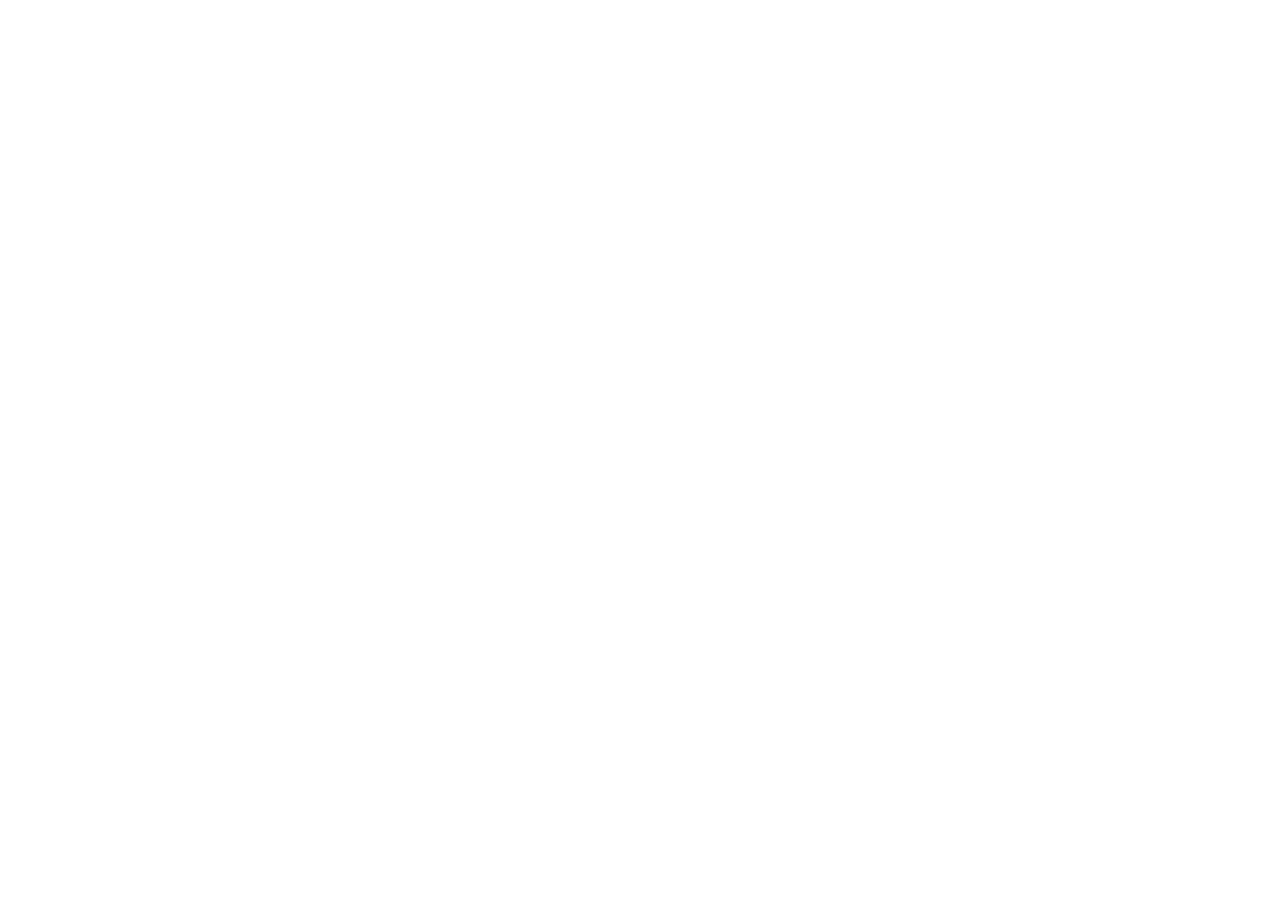
==== index.html @ 6d157282 "初始化文件" ====
<!DOCTYPE html>
<html lang="en">
<head>
    <meta charset="UTF-8">
    <meta name="viewport" content="width=device-width, initial-scale=1.0">
    <meta http-equiv="X-UA-Compatible" content="ie=edge">
    <title>Document</title>
</head>
<body>
    
</body>
</html>
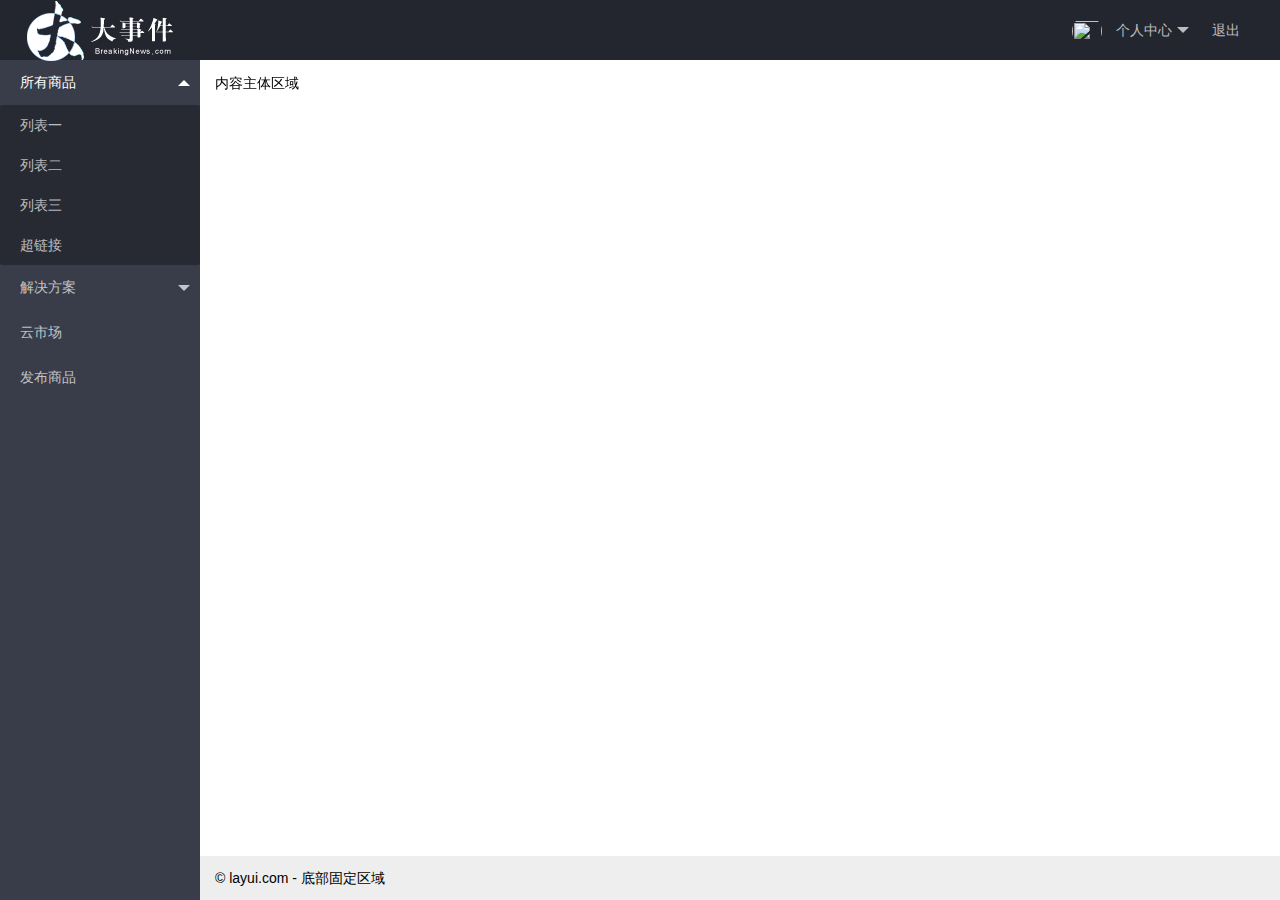
==== commit 582fb8ac: "wed_project" ====
--- a/index.html
+++ b/index.html
@@ -4,9 +4,72 @@
     <meta charset="UTF-8">
     <meta name="viewport" content="width=device-width, initial-scale=1.0">
     <meta http-equiv="X-UA-Compatible" content="ie=edge">
-    <title>Document</title>
+    <title>后台主页</title>
+    <!-- 引入layui 的样式表 -->
+    <link rel="stylesheet" href="./assets/lib/layui/css/layui.css">
 </head>
-<body>
-    
-</body>
+<body class="layui-layout-body">
+    <div class="layui-layout layui-layout-admin">
+      <div class="layui-header">
+        <div class="layui-logo">
+           <img src="./assets/images/logo.png" alt="">
+        </div>
+        <!-- 头部区域（可配合layui已有的水平导航） -->
+
+        <ul class="layui-nav layui-layout-right">
+          <li class="layui-nav-item">
+            <a href="javascript:;">
+              <img src="http://t.cn/RCzsdCq" class="layui-nav-img">
+            个人中心
+            </a>
+            <dl class="layui-nav-child">
+              <dd><a href="">基本资料</a></dd>
+              <dd><a href="">更换头像</a></dd>
+              <dd><a href="">重置密码</a></dd>
+            </dl>
+          </li>
+          <li class="layui-nav-item"><a href="">退出</a></li>
+        </ul>
+      </div>
+      
+      <div class="layui-side layui-bg-black">
+        <div class="layui-side-scroll">
+          <!-- 左侧导航区域（可配合layui已有的垂直导航） -->
+          <ul class="layui-nav layui-nav-tree"  lay-filter="test">
+            <li class="layui-nav-item layui-nav-itemed">
+              <a class="" href="javascript:;">所有商品</a>
+              <dl class="layui-nav-child">
+                <dd><a href="javascript:;">列表一</a></dd>
+                <dd><a href="javascript:;">列表二</a></dd>
+                <dd><a href="javascript:;">列表三</a></dd>
+                <dd><a href="">超链接</a></dd>
+              </dl>
+            </li>
+            <li class="layui-nav-item">
+              <a href="javascript:;">解决方案</a>
+              <dl class="layui-nav-child">
+                <dd><a href="javascript:;">列表一</a></dd>
+                <dd><a href="javascript:;">列表二</a></dd>
+                <dd><a href="">超链接</a></dd>
+              </dl>
+            </li>
+            <li class="layui-nav-item"><a href="">云市场</a></li>
+            <li class="layui-nav-item"><a href="">发布商品</a></li>
+          </ul>
+        </div>
+      </div>
+      
+      <div class="layui-body">
+        <!-- 内容主体区域 -->
+        <div style="padding: 15px;">内容主体区域</div>
+      </div>
+      
+      <div class="layui-footer">
+        <!-- 底部固定区域 -->
+        © layui.com - 底部固定区域
+      </div>
+    </div>
+    <!-- 导入 layui 的js文件 -->
+    <script src="./assets/lib/layui/layui.all.js"></script>
+    </body>
 </html>--- a/assets/lib/layui/css/layui.css
+++ b/assets/lib/layui/css/layui.css
@@ -0,0 +1,2 @@
+/** layui-v2.5.5 MIT License By https://www.layui.com */
+ .layui-inline,img{display:inline-block;vertical-align:middle}h1,h2,h3,h4,h5,h6{font-weight:400}.layui-edge,.layui-header,.layui-inline,.layui-main{position:relative}.layui-body,.layui-edge,.layui-elip{overflow:hidden}.layui-btn,.layui-edge,.layui-inline,img{vertical-align:middle}.layui-btn,.layui-disabled,.layui-icon,.layui-unselect{-moz-user-select:none;-webkit-user-select:none;-ms-user-select:none}.layui-elip,.layui-form-checkbox span,.layui-form-pane .layui-form-label{text-overflow:ellipsis;white-space:nowrap}.layui-breadcrumb,.layui-tree-btnGroup{visibility:hidden}blockquote,body,button,dd,div,dl,dt,form,h1,h2,h3,h4,h5,h6,input,li,ol,p,pre,td,textarea,th,ul{margin:0;padding:0;-webkit-tap-highlight-color:rgba(0,0,0,0)}a:active,a:hover{outline:0}img{border:none}li{list-style:none}table{border-collapse:collapse;border-spacing:0}h4,h5,h6{font-size:100%}button,input,optgroup,option,select,textarea{font-family:inherit;font-size:inherit;font-style:inherit;font-weight:inherit;outline:0}pre{white-space:pre-wrap;white-space:-moz-pre-wrap;white-space:-pre-wrap;white-space:-o-pre-wrap;word-wrap:break-word}body{line-height:24px;font:14px Helvetica Neue,Helvetica,PingFang SC,Tahoma,Arial,sans-serif}hr{height:1px;margin:10px 0;border:0;clear:both}a{color:#333;text-decoration:none}a:hover{color:#777}a cite{font-style:normal;*cursor:pointer}.layui-border-box,.layui-border-box *{box-sizing:border-box}.layui-box,.layui-box *{box-sizing:content-box}.layui-clear{clear:both;*zoom:1}.layui-clear:after{content:'\20';clear:both;*zoom:1;display:block;height:0}.layui-inline{*display:inline;*zoom:1}.layui-edge{display:inline-block;width:0;height:0;border-width:6px;border-style:dashed;border-color:transparent}.layui-edge-top{top:-4px;border-bottom-color:#999;border-bottom-style:solid}.layui-edge-right{border-left-color:#999;border-left-style:solid}.layui-edge-bottom{top:2px;border-top-color:#999;border-top-style:solid}.layui-edge-left{border-right-color:#999;border-right-style:solid}.layui-disabled,.layui-disabled:hover{color:#d2d2d2!important;cursor:not-allowed!important}.layui-circle{border-radius:100%}.layui-show{display:block!important}.layui-hide{display:none!important}@font-face{font-family:layui-icon;src:url(../font/iconfont.eot?v=250);src:url(../font/iconfont.eot?v=250#iefix) format('embedded-opentype'),url(../font/iconfont.woff2?v=250) format('woff2'),url(../font/iconfont.woff?v=250) format('woff'),url(../font/iconfont.ttf?v=250) format('truetype'),url(../font/iconfont.svg?v=250#layui-icon) format('svg')}.layui-icon{font-family:layui-icon!important;font-size:16px;font-style:normal;-webkit-font-smoothing:antialiased;-moz-osx-font-smoothing:grayscale}.layui-icon-reply-fill:before{content:"\e611"}.layui-icon-set-fill:before{content:"\e614"}.layui-icon-menu-fill:before{content:"\e60f"}.layui-icon-search:before{content:"\e615"}.layui-icon-share:before{content:"\e641"}.layui-icon-set-sm:before{content:"\e620"}.layui-icon-engine:before{content:"\e628"}.layui-icon-close:before{content:"\1006"}.layui-icon-close-fill:before{content:"\1007"}.layui-icon-chart-screen:before{content:"\e629"}.layui-icon-star:before{content:"\e600"}.layui-icon-circle-dot:before{content:"\e617"}.layui-icon-chat:before{content:"\e606"}.layui-icon-release:before{content:"\e609"}.layui-icon-list:before{content:"\e60a"}.layui-icon-chart:before{content:"\e62c"}.layui-icon-ok-circle:before{content:"\1005"}.layui-icon-layim-theme:before{content:"\e61b"}.layui-icon-table:before{content:"\e62d"}.layui-icon-right:before{content:"\e602"}.layui-icon-left:before{content:"\e603"}.layui-icon-cart-simple:before{content:"\e698"}.layui-icon-face-cry:before{content:"\e69c"}.layui-icon-face-smile:before{content:"\e6af"}.layui-icon-survey:before{content:"\e6b2"}.layui-icon-tree:before{content:"\e62e"}.layui-icon-upload-circle:before{content:"\e62f"}.layui-icon-add-circle:before{content:"\e61f"}.layui-icon-download-circle:before{content:"\e601"}.layui-icon-templeate-1:before{content:"\e630"}.layui-icon-util:before{content:"\e631"}.layui-icon-face-surprised:before{content:"\e664"}.layui-icon-edit:before{content:"\e642"}.layui-icon-speaker:before{content:"\e645"}.layui-icon-down:before{content:"\e61a"}.layui-icon-file:before{content:"\e621"}.layui-icon-layouts:before{content:"\e632"}.layui-icon-rate-half:before{content:"\e6c9"}.layui-icon-add-circle-fine:before{content:"\e608"}.layui-icon-prev-circle:before{content:"\e633"}.layui-icon-read:before{content:"\e705"}.layui-icon-404:before{content:"\e61c"}.layui-icon-carousel:before{content:"\e634"}.layui-icon-help:before{content:"\e607"}.layui-icon-code-circle:before{content:"\e635"}.layui-icon-water:before{content:"\e636"}.layui-icon-username:before{content:"\e66f"}.layui-icon-find-fill:before{content:"\e670"}.layui-icon-about:before{content:"\e60b"}.layui-icon-location:before{content:"\e715"}.layui-icon-up:before{content:"\e619"}.layui-icon-pause:before{content:"\e651"}.layui-icon-date:before{content:"\e637"}.layui-icon-layim-uploadfile:before{content:"\e61d"}.layui-icon-delete:before{content:"\e640"}.layui-icon-play:before{content:"\e652"}.layui-icon-top:before{content:"\e604"}.layui-icon-friends:before{content:"\e612"}.layui-icon-refresh-3:before{content:"\e9aa"}.layui-icon-ok:before{content:"\e605"}.layui-icon-layer:before{content:"\e638"}.layui-icon-face-smile-fine:before{content:"\e60c"}.layui-icon-dollar:before{content:"\e659"}.layui-icon-group:before{content:"\e613"}.layui-icon-layim-download:before{content:"\e61e"}.layui-icon-picture-fine:before{content:"\e60d"}.layui-icon-link:before{content:"\e64c"}.layui-icon-diamond:before{content:"\e735"}.layui-icon-log:before{content:"\e60e"}.layui-icon-rate-solid:before{content:"\e67a"}.layui-icon-fonts-del:before{content:"\e64f"}.layui-icon-unlink:before{content:"\e64d"}.layui-icon-fonts-clear:before{content:"\e639"}.layui-icon-triangle-r:before{content:"\e623"}.layui-icon-circle:before{content:"\e63f"}.layui-icon-radio:before{content:"\e643"}.layui-icon-align-center:before{content:"\e647"}.layui-icon-align-right:before{content:"\e648"}.layui-icon-align-left:before{content:"\e649"}.layui-icon-loading-1:before{content:"\e63e"}.layui-icon-return:before{content:"\e65c"}.layui-icon-fonts-strong:before{content:"\e62b"}.layui-icon-upload:before{content:"\e67c"}.layui-icon-dialogue:before{content:"\e63a"}.layui-icon-video:before{content:"\e6ed"}.layui-icon-headset:before{content:"\e6fc"}.layui-icon-cellphone-fine:before{content:"\e63b"}.layui-icon-add-1:before{content:"\e654"}.layui-icon-face-smile-b:before{content:"\e650"}.layui-icon-fonts-html:before{content:"\e64b"}.layui-icon-form:before{content:"\e63c"}.layui-icon-cart:before{content:"\e657"}.layui-icon-camera-fill:before{content:"\e65d"}.layui-icon-tabs:before{content:"\e62a"}.layui-icon-fonts-code:before{content:"\e64e"}.layui-icon-fire:before{content:"\e756"}.layui-icon-set:before{content:"\e716"}.layui-icon-fonts-u:before{content:"\e646"}.layui-icon-triangle-d:before{content:"\e625"}.layui-icon-tips:before{content:"\e702"}.layui-icon-picture:before{content:"\e64a"}.layui-icon-more-vertical:before{content:"\e671"}.layui-icon-flag:before{content:"\e66c"}.layui-icon-loading:before{content:"\e63d"}.layui-icon-fonts-i:before{content:"\e644"}.layui-icon-refresh-1:before{content:"\e666"}.layui-icon-rmb:before{content:"\e65e"}.layui-icon-home:before{content:"\e68e"}.layui-icon-user:before{content:"\e770"}.layui-icon-notice:before{content:"\e667"}.layui-icon-login-weibo:before{content:"\e675"}.layui-icon-voice:before{content:"\e688"}.layui-icon-upload-drag:before{content:"\e681"}.layui-icon-login-qq:before{content:"\e676"}.layui-icon-snowflake:before{content:"\e6b1"}.layui-icon-file-b:before{content:"\e655"}.layui-icon-template:before{content:"\e663"}.layui-icon-auz:before{content:"\e672"}.layui-icon-console:before{content:"\e665"}.layui-icon-app:before{content:"\e653"}.layui-icon-prev:before{content:"\e65a"}.layui-icon-website:before{content:"\e7ae"}.layui-icon-next:before{content:"\e65b"}.layui-icon-component:before{content:"\e857"}.layui-icon-more:before{content:"\e65f"}.layui-icon-login-wechat:before{content:"\e677"}.layui-icon-shrink-right:before{content:"\e668"}.layui-icon-spread-left:before{content:"\e66b"}.layui-icon-camera:before{content:"\e660"}.layui-icon-note:before{content:"\e66e"}.layui-icon-refresh:before{content:"\e669"}.layui-icon-female:before{content:"\e661"}.layui-icon-male:before{content:"\e662"}.layui-icon-password:before{content:"\e673"}.layui-icon-senior:before{content:"\e674"}.layui-icon-theme:before{content:"\e66a"}.layui-icon-tread:before{content:"\e6c5"}.layui-icon-praise:before{content:"\e6c6"}.layui-icon-star-fill:before{content:"\e658"}.layui-icon-rate:before{content:"\e67b"}.layui-icon-template-1:before{content:"\e656"}.layui-icon-vercode:before{content:"\e679"}.layui-icon-cellphone:before{content:"\e678"}.layui-icon-screen-full:before{content:"\e622"}.layui-icon-screen-restore:before{content:"\e758"}.layui-icon-cols:before{content:"\e610"}.layui-icon-export:before{content:"\e67d"}.layui-icon-print:before{content:"\e66d"}.layui-icon-slider:before{content:"\e714"}.layui-icon-addition:before{content:"\e624"}.layui-icon-subtraction:before{content:"\e67e"}.layui-icon-service:before{content:"\e626"}.layui-icon-transfer:before{content:"\e691"}.layui-main{width:1140px;margin:0 auto}.layui-header{z-index:1000;height:60px}.layui-header a:hover{transition:all .5s;-webkit-transition:all .5s}.layui-side{position:fixed;left:0;top:0;bottom:0;z-index:999;width:200px;overflow-x:hidden}.layui-side-scroll{position:relative;width:220px;height:100%;overflow-x:hidden}.layui-body{position:absolute;left:200px;right:0;top:0;bottom:0;z-index:998;width:auto;overflow-y:auto;box-sizing:border-box}.layui-layout-body{overflow:hidden}.layui-layout-admin .layui-header{background-color:#23262E}.layui-layout-admin .layui-side{top:60px;width:200px;overflow-x:hidden}.layui-layout-admin .layui-body{position:fixed;top:60px;bottom:44px}.layui-layout-admin .layui-main{width:auto;margin:0 15px}.layui-layout-admin .layui-footer{position:fixed;left:200px;right:0;bottom:0;height:44px;line-height:44px;padding:0 15px;background-color:#eee}.layui-layout-admin .layui-logo{position:absolute;left:0;top:0;width:200px;height:100%;line-height:60px;text-align:center;color:#009688;font-size:16px}.layui-layout-admin .layui-header .layui-nav{background:0 0}.layui-layout-left{position:absolute!important;left:200px;top:0}.layui-layout-right{position:absolute!important;right:0;top:0}.layui-container{position:relative;margin:0 auto;padding:0 15px;box-sizing:border-box}.layui-fluid{position:relative;margin:0 auto;padding:0 15px}.layui-row:after,.layui-row:before{content:'';display:block;clear:both}.layui-col-lg1,.layui-col-lg10,.layui-col-lg11,.layui-col-lg12,.layui-col-lg2,.layui-col-lg3,.layui-col-lg4,.layui-col-lg5,.layui-col-lg6,.layui-col-lg7,.layui-col-lg8,.layui-col-lg9,.layui-col-md1,.layui-col-md10,.layui-col-md11,.layui-col-md12,.layui-col-md2,.layui-col-md3,.layui-col-md4,.layui-col-md5,.layui-col-md6,.layui-col-md7,.layui-col-md8,.layui-col-md9,.layui-col-sm1,.layui-col-sm10,.layui-col-sm11,.layui-col-sm12,.layui-col-sm2,.layui-col-sm3,.layui-col-sm4,.layui-col-sm5,.layui-col-sm6,.layui-col-sm7,.layui-col-sm8,.layui-col-sm9,.layui-col-xs1,.layui-col-xs10,.layui-col-xs11,.layui-col-xs12,.layui-col-xs2,.layui-col-xs3,.layui-col-xs4,.layui-col-xs5,.layui-col-xs6,.layui-col-xs7,.layui-col-xs8,.layui-col-xs9{position:relative;display:block;box-sizing:border-box}.layui-col-xs1,.layui-col-xs10,.layui-col-xs11,.layui-col-xs12,.layui-col-xs2,.layui-col-xs3,.layui-col-xs4,.layui-col-xs5,.layui-col-xs6,.layui-col-xs7,.layui-col-xs8,.layui-col-xs9{float:left}.layui-col-xs1{width:8.33333333%}.layui-col-xs2{width:16.66666667%}.layui-col-xs3{width:25%}.layui-col-xs4{width:33.33333333%}.layui-col-xs5{width:41.66666667%}.layui-col-xs6{width:50%}.layui-col-xs7{width:58.33333333%}.layui-col-xs8{width:66.66666667%}.layui-col-xs9{width:75%}.layui-col-xs10{width:83.33333333%}.layui-col-xs11{width:91.66666667%}.layui-col-xs12{width:100%}.layui-col-xs-offset1{margin-left:8.33333333%}.layui-col-xs-offset2{margin-left:16.66666667%}.layui-col-xs-offset3{margin-left:25%}.layui-col-xs-offset4{margin-left:33.33333333%}.layui-col-xs-offset5{margin-left:41.66666667%}.layui-col-xs-offset6{margin-left:50%}.layui-col-xs-offset7{margin-left:58.33333333%}.layui-col-xs-offset8{margin-left:66.66666667%}.layui-col-xs-offset9{margin-left:75%}.layui-col-xs-offset10{margin-left:83.33333333%}.layui-col-xs-offset11{margin-left:91.66666667%}.layui-col-xs-offset12{margin-left:100%}@media screen and (max-width:768px){.layui-hide-xs{display:none!important}.layui-show-xs-block{display:block!important}.layui-show-xs-inline{display:inline!important}.layui-show-xs-inline-block{display:inline-block!important}}@media screen and (min-width:768px){.layui-container{width:750px}.layui-hide-sm{display:none!important}.layui-show-sm-block{display:block!important}.layui-show-sm-inline{display:inline!important}.layui-show-sm-inline-block{display:inline-block!important}.layui-col-sm1,.layui-col-sm10,.layui-col-sm11,.layui-col-sm12,.layui-col-sm2,.layui-col-sm3,.layui-col-sm4,.layui-col-sm5,.layui-col-sm6,.layui-col-sm7,.layui-col-sm8,.layui-col-sm9{float:left}.layui-col-sm1{width:8.33333333%}.layui-col-sm2{width:16.66666667%}.layui-col-sm3{width:25%}.layui-col-sm4{width:33.33333333%}.layui-col-sm5{width:41.66666667%}.layui-col-sm6{width:50%}.layui-col-sm7{width:58.33333333%}.layui-col-sm8{width:66.66666667%}.layui-col-sm9{width:75%}.layui-col-sm10{width:83.33333333%}.layui-col-sm11{width:91.66666667%}.layui-col-sm12{width:100%}.layui-col-sm-offset1{margin-left:8.33333333%}.layui-col-sm-offset2{margin-left:16.66666667%}.layui-col-sm-offset3{margin-left:25%}.layui-col-sm-offset4{margin-left:33.33333333%}.layui-col-sm-offset5{margin-left:41.66666667%}.layui-col-sm-offset6{margin-left:50%}.layui-col-sm-offset7{margin-left:58.33333333%}.layui-col-sm-offset8{margin-left:66.66666667%}.layui-col-sm-offset9{margin-left:75%}.layui-col-sm-offset10{margin-left:83.33333333%}.layui-col-sm-offset11{margin-left:91.66666667%}.layui-col-sm-offset12{margin-left:100%}}@media screen and (min-width:992px){.layui-container{width:970px}.layui-hide-md{display:none!important}.layui-show-md-block{display:block!important}.layui-show-md-inline{display:inline!important}.layui-show-md-inline-block{display:inline-block!important}.layui-col-md1,.layui-col-md10,.layui-col-md11,.layui-col-md12,.layui-col-md2,.layui-col-md3,.layui-col-md4,.layui-col-md5,.layui-col-md6,.layui-col-md7,.layui-col-md8,.layui-col-md9{float:left}.layui-col-md1{width:8.33333333%}.layui-col-md2{width:16.66666667%}.layui-col-md3{width:25%}.layui-col-md4{width:33.33333333%}.layui-col-md5{width:41.66666667%}.layui-col-md6{width:50%}.layui-col-md7{width:58.33333333%}.layui-col-md8{width:66.66666667%}.layui-col-md9{width:75%}.layui-col-md10{width:83.33333333%}.layui-col-md11{width:91.66666667%}.layui-col-md12{width:100%}.layui-col-md-offset1{margin-left:8.33333333%}.layui-col-md-offset2{margin-left:16.66666667%}.layui-col-md-offset3{margin-left:25%}.layui-col-md-offset4{margin-left:33.33333333%}.layui-col-md-offset5{margin-left:41.66666667%}.layui-col-md-offset6{margin-left:50%}.layui-col-md-offset7{margin-left:58.33333333%}.layui-col-md-offset8{margin-left:66.66666667%}.layui-col-md-offset9{margin-left:75%}.layui-col-md-offset10{margin-left:83.33333333%}.layui-col-md-offset11{margin-left:91.66666667%}.layui-col-md-offset12{margin-left:100%}}@media screen and (min-width:1200px){.layui-container{width:1170px}.layui-hide-lg{display:none!important}.layui-show-lg-block{display:block!important}.layui-show-lg-inline{display:inline!important}.layui-show-lg-inline-block{display:inline-block!important}.layui-col-lg1,.layui-col-lg10,.layui-col-lg11,.layui-col-lg12,.layui-col-lg2,.layui-col-lg3,.layui-col-lg4,.layui-col-lg5,.layui-col-lg6,.layui-col-lg7,.layui-col-lg8,.layui-col-lg9{float:left}.layui-col-lg1{width:8.33333333%}.layui-col-lg2{width:16.66666667%}.layui-col-lg3{width:25%}.layui-col-lg4{width:33.33333333%}.layui-col-lg5{width:41.66666667%}.layui-col-lg6{width:50%}.layui-col-lg7{width:58.33333333%}.layui-col-lg8{width:66.66666667%}.layui-col-lg9{width:75%}.layui-col-lg10{width:83.33333333%}.layui-col-lg11{width:91.66666667%}.layui-col-lg12{width:100%}.layui-col-lg-offset1{margin-left:8.33333333%}.layui-col-lg-offset2{margin-left:16.66666667%}.layui-col-lg-offset3{margin-left:25%}.layui-col-lg-offset4{margin-left:33.33333333%}.layui-col-lg-offset5{margin-left:41.66666667%}.layui-col-lg-offset6{margin-left:50%}.layui-col-lg-offset7{margin-left:58.33333333%}.layui-col-lg-offset8{margin-left:66.66666667%}.layui-col-lg-offset9{margin-left:75%}.layui-col-lg-offset10{margin-left:83.33333333%}.layui-col-lg-offset11{margin-left:91.66666667%}.layui-col-lg-offset12{margin-left:100%}}.layui-col-space1{margin:-.5px}.layui-col-space1>*{padding:.5px}.layui-col-space3{margin:-1.5px}.layui-col-space3>*{padding:1.5px}.layui-col-space5{margin:-2.5px}.layui-col-space5>*{padding:2.5px}.layui-col-space8{margin:-3.5px}.layui-col-space8>*{padding:3.5px}.layui-col-space10{margin:-5px}.layui-col-space10>*{padding:5px}.layui-col-space12{margin:-6px}.layui-col-space12>*{padding:6px}.layui-col-space15{margin:-7.5px}.layui-col-space15>*{padding:7.5px}.layui-col-space18{margin:-9px}.layui-col-space18>*{padding:9px}.layui-col-space20{margin:-10px}.layui-col-space20>*{padding:10px}.layui-col-space22{margin:-11px}.layui-col-space22>*{padding:11px}.layui-col-space25{margin:-12.5px}.layui-col-space25>*{padding:12.5px}.layui-col-space30{margin:-15px}.layui-col-space30>*{padding:15px}.layui-btn,.layui-input,.layui-select,.layui-textarea,.layui-upload-button{outline:0;-webkit-appearance:none;transition:all .3s;-webkit-transition:all .3s;box-sizing:border-box}.layui-elem-quote{margin-bottom:10px;padding:15px;line-height:22px;border-left:5px solid #009688;border-radius:0 2px 2px 0;background-color:#f2f2f2}.layui-quote-nm{border-style:solid;border-width:1px 1px 1px 5px;background:0 0}.layui-elem-field{margin-bottom:10px;padding:0;border-width:1px;border-style:solid}.layui-elem-field legend{margin-left:20px;padding:0 10px;font-size:20px;font-weight:300}.layui-field-title{margin:10px 0 20px;border-width:1px 0 0}.layui-field-box{padding:10px 15px}.layui-field-title .layui-field-box{padding:10px 0}.layui-progress{position:relative;height:6px;border-radius:20px;background-color:#e2e2e2}.layui-progress-bar{position:absolute;left:0;top:0;width:0;max-width:100%;height:6px;border-radius:20px;text-align:right;background-color:#5FB878;transition:all .3s;-webkit-transition:all .3s}.layui-progress-big,.layui-progress-big .layui-progress-bar{height:18px;line-height:18px}.layui-progress-text{position:relative;top:-20px;line-height:18px;font-size:12px;color:#666}.layui-progress-big .layui-progress-text{position:static;padding:0 10px;color:#fff}.layui-collapse{border-width:1px;border-style:solid;border-radius:2px}.layui-colla-content,.layui-colla-item{border-top-width:1px;border-top-style:solid}.layui-colla-item:first-child{border-top:none}.layui-colla-title{position:relative;height:42px;line-height:42px;padding:0 15px 0 35px;color:#333;background-color:#f2f2f2;cursor:pointer;font-size:14px;overflow:hidden}.layui-colla-content{display:none;padding:10px 15px;line-height:22px;color:#666}.layui-colla-icon{position:absolute;left:15px;top:0;font-size:14px}.layui-card{margin-bottom:15px;border-radius:2px;background-color:#fff;box-shadow:0 1px 2px 0 rgba(0,0,0,.05)}.layui-card:last-child{margin-bottom:0}.layui-card-header{position:relative;height:42px;line-height:42px;padding:0 15px;border-bottom:1px solid #f6f6f6;color:#333;border-radius:2px 2px 0 0;font-size:14px}.layui-bg-black,.layui-bg-blue,.layui-bg-cyan,.layui-bg-green,.layui-bg-orange,.layui-bg-red{color:#fff!important}.layui-card-body{position:relative;padding:10px 15px;line-height:24px}.layui-card-body[pad15]{padding:15px}.layui-card-body[pad20]{padding:20px}.layui-card-body .layui-table{margin:5px 0}.layui-card .layui-tab{margin:0}.layui-panel-window{position:relative;padding:15px;border-radius:0;border-top:5px solid #E6E6E6;background-color:#fff}.layui-auxiliar-moving{position:fixed;left:0;right:0;top:0;bottom:0;width:100%;height:100%;background:0 0;z-index:9999999999}.layui-form-label,.layui-form-mid,.layui-form-select,.layui-input-block,.layui-input-inline,.layui-textarea{position:relative}.layui-bg-red{background-color:#FF5722!important}.layui-bg-orange{background-color:#FFB800!important}.layui-bg-green{background-color:#009688!important}.layui-bg-cyan{background-color:#2F4056!important}.layui-bg-blue{background-color:#1E9FFF!important}.layui-bg-black{background-color:#393D49!important}.layui-bg-gray{background-color:#eee!important;color:#666!important}.layui-badge-rim,.layui-colla-content,.layui-colla-item,.layui-collapse,.layui-elem-field,.layui-form-pane .layui-form-item[pane],.layui-form-pane .layui-form-label,.layui-input,.layui-layedit,.layui-layedit-tool,.layui-quote-nm,.layui-select,.layui-tab-bar,.layui-tab-card,.layui-tab-title,.layui-tab-title .layui-this:after,.layui-textarea{border-color:#e6e6e6}.layui-timeline-item:before,hr{background-color:#e6e6e6}.layui-text{line-height:22px;font-size:14px;color:#666}.layui-text h1,.layui-text h2,.layui-text h3{font-weight:500;color:#333}.layui-text h1{font-size:30px}.layui-text h2{font-size:24px}.layui-text h3{font-size:18px}.layui-text a:not(.layui-btn){color:#01AAED}.layui-text a:not(.layui-btn):hover{text-decoration:underline}.layui-text ul{padding:5px 0 5px 15px}.layui-text ul li{margin-top:5px;list-style-type:disc}.layui-text em,.layui-word-aux{color:#999!important;padding:0 5px!important}.layui-btn{display:inline-block;height:38px;line-height:38px;padding:0 18px;background-color:#009688;color:#fff;white-space:nowrap;text-align:center;font-size:14px;border:none;border-radius:2px;cursor:pointer}.layui-btn:hover{opacity:.8;filter:alpha(opacity=80);color:#fff}.layui-btn:active{opacity:1;filter:alpha(opacity=100)}.layui-btn+.layui-btn{margin-left:10px}.layui-btn-container{font-size:0}.layui-btn-container .layui-btn{margin-right:10px;margin-bottom:10px}.layui-btn-container .layui-btn+.layui-btn{margin-left:0}.layui-table .layui-btn-container .layui-btn{margin-bottom:9px}.layui-btn-radius{border-radius:100px}.layui-btn .layui-icon{margin-right:3px;font-size:18px;vertical-align:bottom;vertical-align:middle\9}.layui-btn-primary{border:1px solid #C9C9C9;background-color:#fff;color:#555}.layui-btn-primary:hover{border-color:#009688;color:#333}.layui-btn-normal{background-color:#1E9FFF}.layui-btn-warm{background-color:#FFB800}.layui-btn-danger{background-color:#FF5722}.layui-btn-checked{background-color:#5FB878}.layui-btn-disabled,.layui-btn-disabled:active,.layui-btn-disabled:hover{border:1px solid #e6e6e6;background-color:#FBFBFB;color:#C9C9C9;cursor:not-allowed;opacity:1}.layui-btn-lg{height:44px;line-height:44px;padding:0 25px;font-size:16px}.layui-btn-sm{height:30px;line-height:30px;padding:0 10px;font-size:12px}.layui-btn-sm i{font-size:16px!important}.layui-btn-xs{height:22px;line-height:22px;padding:0 5px;font-size:12px}.layui-btn-xs i{font-size:14px!important}.layui-btn-group{display:inline-block;vertical-align:middle;font-size:0}.layui-btn-group .layui-btn{margin-left:0!important;margin-right:0!important;border-left:1px solid rgba(255,255,255,.5);border-radius:0}.layui-btn-group .layui-btn-primary{border-left:none}.layui-btn-group .layui-btn-primary:hover{border-color:#C9C9C9;color:#009688}.layui-btn-group .layui-btn:first-child{border-left:none;border-radius:2px 0 0 2px}.layui-btn-group .layui-btn-primary:first-child{border-left:1px solid #c9c9c9}.layui-btn-group .layui-btn:last-child{border-radius:0 2px 2px 0}.layui-btn-group .layui-btn+.layui-btn{margin-left:0}.layui-btn-group+.layui-btn-group{margin-left:10px}.layui-btn-fluid{width:100%}.layui-input,.layui-select,.layui-textarea{height:38px;line-height:1.3;line-height:38px\9;border-width:1px;border-style:solid;background-color:#fff;border-radius:2px}.layui-input::-webkit-input-placeholder,.layui-select::-webkit-input-placeholder,.layui-textarea::-webkit-input-placeholder{line-height:1.3}.layui-input,.layui-textarea{display:block;width:100%;padding-left:10px}.layui-input:hover,.layui-textarea:hover{border-color:#D2D2D2!important}.layui-input:focus,.layui-textarea:focus{border-color:#C9C9C9!important}.layui-textarea{min-height:100px;height:auto;line-height:20px;padding:6px 10px;resize:vertical}.layui-select{padding:0 10px}.layui-form input[type=checkbox],.layui-form input[type=radio],.layui-form select{display:none}.layui-form [lay-ignore]{display:initial}.layui-form-item{margin-bottom:15px;clear:both;*zoom:1}.layui-form-item:after{content:'\20';clear:both;*zoom:1;display:block;height:0}.layui-form-label{float:left;display:block;padding:9px 15px;width:80px;font-weight:400;line-height:20px;text-align:right}.layui-form-label-col{display:block;float:none;padding:9px 0;line-height:20px;text-align:left}.layui-form-item .layui-inline{margin-bottom:5px;margin-right:10px}.layui-input-block{margin-left:110px;min-height:36px}.layui-input-inline{display:inline-block;vertical-align:middle}.layui-form-item .layui-input-inline{float:left;width:190px;margin-right:10px}.layui-form-text .layui-input-inline{width:auto}.layui-form-mid{float:left;display:block;padding:9px 0!important;line-height:20px;margin-right:10px}.layui-form-danger+.layui-form-select .layui-input,.layui-form-danger:focus{border-color:#FF5722!important}.layui-form-select .layui-input{padding-right:30px;cursor:pointer}.layui-form-select .layui-edge{position:absolute;right:10px;top:50%;margin-top:-3px;cursor:pointer;border-width:6px;border-top-color:#c2c2c2;border-top-style:solid;transition:all .3s;-webkit-transition:all .3s}.layui-form-select dl{display:none;position:absolute;left:0;top:42px;padding:5px 0;z-index:899;min-width:100%;border:1px solid #d2d2d2;max-height:300px;overflow-y:auto;background-color:#fff;border-radius:2px;box-shadow:0 2px 4px rgba(0,0,0,.12);box-sizing:border-box}.layui-form-select dl dd,.layui-form-select dl dt{padding:0 10px;line-height:36px;white-space:nowrap;overflow:hidden;text-overflow:ellipsis}.layui-form-select dl dt{font-size:12px;color:#999}.layui-form-select dl dd{cursor:pointer}.layui-form-select dl dd:hover{background-color:#f2f2f2;-webkit-transition:.5s all;transition:.5s all}.layui-form-select .layui-select-group dd{padding-left:20px}.layui-form-select dl dd.layui-select-tips{padding-left:10px!important;color:#999}.layui-form-select dl dd.layui-this{background-color:#5FB878;color:#fff}.layui-form-checkbox,.layui-form-select dl dd.layui-disabled{background-color:#fff}.layui-form-selected dl{display:block}.layui-form-checkbox,.layui-form-checkbox *,.layui-form-switch{display:inline-block;vertical-align:middle}.layui-form-selected .layui-edge{margin-top:-9px;-webkit-transform:rotate(180deg);transform:rotate(180deg);margin-top:-3px\9}:root .layui-form-selected .layui-edge{margin-top:-9px\0/IE9}.layui-form-selectup dl{top:auto;bottom:42px}.layui-select-none{margin:5px 0;text-align:center;color:#999}.layui-select-disabled .layui-disabled{border-color:#eee!important}.layui-select-disabled .layui-edge{border-top-color:#d2d2d2}.layui-form-checkbox{position:relative;height:30px;line-height:30px;margin-right:10px;padding-right:30px;cursor:pointer;font-size:0;-webkit-transition:.1s linear;transition:.1s linear;box-sizing:border-box}.layui-form-checkbox span{padding:0 10px;height:100%;font-size:14px;border-radius:2px 0 0 2px;background-color:#d2d2d2;color:#fff;overflow:hidden}.layui-form-checkbox:hover span{background-color:#c2c2c2}.layui-form-checkbox i{position:absolute;right:0;top:0;width:30px;height:28px;border:1px solid #d2d2d2;border-left:none;border-radius:0 2px 2px 0;color:#fff;font-size:20px;text-align:center}.layui-form-checkbox:hover i{border-color:#c2c2c2;color:#c2c2c2}.layui-form-checked,.layui-form-checked:hover{border-color:#5FB878}.layui-form-checked span,.layui-form-checked:hover span{background-color:#5FB878}.layui-form-checked i,.layui-form-checked:hover i{color:#5FB878}.layui-form-item .layui-form-checkbox{margin-top:4px}.layui-form-checkbox[lay-skin=primary]{height:auto!important;line-height:normal!important;min-width:18px;min-height:18px;border:none!important;margin-right:0;padding-left:28px;padding-right:0;background:0 0}.layui-form-checkbox[lay-skin=primary] span{padding-left:0;padding-right:15px;line-height:18px;background:0 0;color:#666}.layui-form-checkbox[lay-skin=primary] i{right:auto;left:0;width:16px;height:16px;line-height:16px;border:1px solid #d2d2d2;font-size:12px;border-radius:2px;background-color:#fff;-webkit-transition:.1s linear;transition:.1s linear}.layui-form-checkbox[lay-skin=primary]:hover i{border-color:#5FB878;color:#fff}.layui-form-checked[lay-skin=primary] i{border-color:#5FB878!important;background-color:#5FB878;color:#fff}.layui-checkbox-disbaled[lay-skin=primary] span{background:0 0!important;color:#c2c2c2}.layui-checkbox-disbaled[lay-skin=primary]:hover i{border-color:#d2d2d2}.layui-form-item .layui-form-checkbox[lay-skin=primary]{margin-top:10px}.layui-form-switch{position:relative;height:22px;line-height:22px;min-width:35px;padding:0 5px;margin-top:8px;border:1px solid #d2d2d2;border-radius:20px;cursor:pointer;background-color:#fff;-webkit-transition:.1s linear;transition:.1s linear}.layui-form-switch i{position:absolute;left:5px;top:3px;width:16px;height:16px;border-radius:20px;background-color:#d2d2d2;-webkit-transition:.1s linear;transition:.1s linear}.layui-form-switch em{position:relative;top:0;width:25px;margin-left:21px;padding:0!important;text-align:center!important;color:#999!important;font-style:normal!important;font-size:12px}.layui-form-onswitch{border-color:#5FB878;background-color:#5FB878}.layui-checkbox-disbaled,.layui-checkbox-disbaled i{border-color:#e2e2e2!important}.layui-form-onswitch i{left:100%;margin-left:-21px;background-color:#fff}.layui-form-onswitch em{margin-left:5px;margin-right:21px;color:#fff!important}.layui-checkbox-disbaled span{background-color:#e2e2e2!important}.layui-checkbox-disbaled:hover i{color:#fff!important}[lay-radio]{display:none}.layui-form-radio,.layui-form-radio *{display:inline-block;vertical-align:middle}.layui-form-radio{line-height:28px;margin:6px 10px 0 0;padding-right:10px;cursor:pointer;font-size:0}.layui-form-radio *{font-size:14px}.layui-form-radio>i{margin-right:8px;font-size:22px;color:#c2c2c2}.layui-form-radio>i:hover,.layui-form-radioed>i{color:#5FB878}.layui-radio-disbaled>i{color:#e2e2e2!important}.layui-form-pane .layui-form-label{width:110px;padding:8px 15px;height:38px;line-height:20px;border-width:1px;border-style:solid;border-radius:2px 0 0 2px;text-align:center;background-color:#FBFBFB;overflow:hidden;box-sizing:border-box}.layui-form-pane .layui-input-inline{margin-left:-1px}.layui-form-pane .layui-input-block{margin-left:110px;left:-1px}.layui-form-pane .layui-input{border-radius:0 2px 2px 0}.layui-form-pane .layui-form-text .layui-form-label{float:none;width:100%;border-radius:2px;box-sizing:border-box;text-align:left}.layui-form-pane .layui-form-text .layui-input-inline{display:block;margin:0;top:-1px;clear:both}.layui-form-pane .layui-form-text .layui-input-block{margin:0;left:0;top:-1px}.layui-form-pane .layui-form-text .layui-textarea{min-height:100px;border-radius:0 0 2px 2px}.layui-form-pane .layui-form-checkbox{margin:4px 0 4px 10px}.layui-form-pane .layui-form-radio,.layui-form-pane .layui-form-switch{margin-top:6px;margin-left:10px}.layui-form-pane .layui-form-item[pane]{position:relative;border-width:1px;border-style:solid}.layui-form-pane .layui-form-item[pane] .layui-form-label{position:absolute;left:0;top:0;height:100%;border-width:0 1px 0 0}.layui-form-pane .layui-form-item[pane] .layui-input-inline{margin-left:110px}@media screen and (max-width:450px){.layui-form-item .layui-form-label{text-overflow:ellipsis;overflow:hidden;white-space:nowrap}.layui-form-item .layui-inline{display:block;margin-right:0;margin-bottom:20px;clear:both}.layui-form-item .layui-inline:after{content:'\20';clear:both;display:block;height:0}.layui-form-item .layui-input-inline{display:block;float:none;left:-3px;width:auto;margin:0 0 10px 112px}.layui-form-item .layui-input-inline+.layui-form-mid{margin-left:110px;top:-5px;padding:0}.layui-form-item .layui-form-checkbox{margin-right:5px;margin-bottom:5px}}.layui-layedit{border-width:1px;border-style:solid;border-radius:2px}.layui-layedit-tool{padding:3px 5px;border-bottom-width:1px;border-bottom-style:solid;font-size:0}.layedit-tool-fixed{position:fixed;top:0;border-top:1px solid #e2e2e2}.layui-layedit-tool .layedit-tool-mid,.layui-layedit-tool .layui-icon{display:inline-block;vertical-align:middle;text-align:center;font-size:14px}.layui-layedit-tool .layui-icon{position:relative;width:32px;height:30px;line-height:30px;margin:3px 5px;color:#777;cursor:pointer;border-radius:2px}.layui-layedit-tool .layui-icon:hover{color:#393D49}.layui-layedit-tool .layui-icon:active{color:#000}.layui-layedit-tool .layedit-tool-active{background-color:#e2e2e2;color:#000}.layui-layedit-tool .layui-disabled,.layui-layedit-tool .layui-disabled:hover{color:#d2d2d2;cursor:not-allowed}.layui-layedit-tool .layedit-tool-mid{width:1px;height:18px;margin:0 10px;background-color:#d2d2d2}.layedit-tool-html{width:50px!important;font-size:30px!important}.layedit-tool-b,.layedit-tool-code,.layedit-tool-help{font-size:16px!important}.layedit-tool-d,.layedit-tool-face,.layedit-tool-image,.layedit-tool-unlink{font-size:18px!important}.layedit-tool-image input{position:absolute;font-size:0;left:0;top:0;width:100%;height:100%;opacity:.01;filter:Alpha(opacity=1);cursor:pointer}.layui-layedit-iframe iframe{display:block;width:100%}#LAY_layedit_code{overflow:hidden}.layui-laypage{display:inline-block;*display:inline;*zoom:1;vertical-align:middle;margin:10px 0;font-size:0}.layui-laypage>a:first-child,.layui-laypage>a:first-child em{border-radius:2px 0 0 2px}.layui-laypage>a:last-child,.layui-laypage>a:last-child em{border-radius:0 2px 2px 0}.layui-laypage>:first-child{margin-left:0!important}.layui-laypage>:last-child{margin-right:0!important}.layui-laypage a,.layui-laypage button,.layui-laypage input,.layui-laypage select,.layui-laypage span{border:1px solid #e2e2e2}.layui-laypage a,.layui-laypage span{display:inline-block;*display:inline;*zoom:1;vertical-align:middle;padding:0 15px;height:28px;line-height:28px;margin:0 -1px 5px 0;background-color:#fff;color:#333;font-size:12px}.layui-flow-more a *,.layui-laypage input,.layui-table-view select[lay-ignore]{display:inline-block}.layui-laypage a:hover{color:#009688}.layui-laypage em{font-style:normal}.layui-laypage .layui-laypage-spr{color:#999;font-weight:700}.layui-laypage a{text-decoration:none}.layui-laypage .layui-laypage-curr{position:relative}.layui-laypage .layui-laypage-curr em{position:relative;color:#fff}.layui-laypage .layui-laypage-curr .layui-laypage-em{position:absolute;left:-1px;top:-1px;padding:1px;width:100%;height:100%;background-color:#009688}.layui-laypage-em{border-radius:2px}.layui-laypage-next em,.layui-laypage-prev em{font-family:Sim sun;font-size:16px}.layui-laypage .layui-laypage-count,.layui-laypage .layui-laypage-limits,.layui-laypage .layui-laypage-refresh,.layui-laypage .layui-laypage-skip{margin-left:10px;margin-right:10px;padding:0;border:none}.layui-laypage .layui-laypage-limits,.layui-laypage .layui-laypage-refresh{vertical-align:top}.layui-laypage .layui-laypage-refresh i{font-size:18px;cursor:pointer}.layui-laypage select{height:22px;padding:3px;border-radius:2px;cursor:pointer}.layui-laypage .layui-laypage-skip{height:30px;line-height:30px;color:#999}.layui-laypage button,.layui-laypage input{height:30px;line-height:30px;border-radius:2px;vertical-align:top;background-color:#fff;box-sizing:border-box}.layui-laypage input{width:40px;margin:0 10px;padding:0 3px;text-align:center}.layui-laypage input:focus,.layui-laypage select:focus{border-color:#009688!important}.layui-laypage button{margin-left:10px;padding:0 10px;cursor:pointer}.layui-table,.layui-table-view{margin:10px 0}.layui-flow-more{margin:10px 0;text-align:center;color:#999;font-size:14px}.layui-flow-more a{height:32px;line-height:32px}.layui-flow-more a *{vertical-align:top}.layui-flow-more a cite{padding:0 20px;border-radius:3px;background-color:#eee;color:#333;font-style:normal}.layui-flow-more a cite:hover{opacity:.8}.layui-flow-more a i{font-size:30px;color:#737383}.layui-table{width:100%;background-color:#fff;color:#666}.layui-table tr{transition:all .3s;-webkit-transition:all .3s}.layui-table th{text-align:left;font-weight:400}.layui-table tbody tr:hover,.layui-table thead tr,.layui-table-click,.layui-table-header,.layui-table-hover,.layui-table-mend,.layui-table-patch,.layui-table-tool,.layui-table-total,.layui-table-total tr,.layui-table[lay-even] tr:nth-child(even){background-color:#f2f2f2}.layui-table td,.layui-table th,.layui-table-col-set,.layui-table-fixed-r,.layui-table-grid-down,.layui-table-header,.layui-table-page,.layui-table-tips-main,.layui-table-tool,.layui-table-total,.layui-table-view,.layui-table[lay-skin=line],.layui-table[lay-skin=row]{border-width:1px;border-style:solid;border-color:#e6e6e6}.layui-table td,.layui-table th{position:relative;padding:9px 15px;min-height:20px;line-height:20px;font-size:14px}.layui-table[lay-skin=line] td,.layui-table[lay-skin=line] th{border-width:0 0 1px}.layui-table[lay-skin=row] td,.layui-table[lay-skin=row] th{border-width:0 1px 0 0}.layui-table[lay-skin=nob] td,.layui-table[lay-skin=nob] th{border:none}.layui-table img{max-width:100px}.layui-table[lay-size=lg] td,.layui-table[lay-size=lg] th{padding:15px 30px}.layui-table-view .layui-table[lay-size=lg] .layui-table-cell{height:40px;line-height:40px}.layui-table[lay-size=sm] td,.layui-table[lay-size=sm] th{font-size:12px;padding:5px 10px}.layui-table-view .layui-table[lay-size=sm] .layui-table-cell{height:20px;line-height:20px}.layui-table[lay-data]{display:none}.layui-table-box{position:relative;overflow:hidden}.layui-table-view .layui-table{position:relative;width:auto;margin:0}.layui-table-view .layui-table[lay-skin=line]{border-width:0 1px 0 0}.layui-table-view .layui-table[lay-skin=row]{border-width:0 0 1px}.layui-table-view .layui-table td,.layui-table-view .layui-table th{padding:5px 0;border-top:none;border-left:none}.layui-table-view .layui-table th.layui-unselect .layui-table-cell span{cursor:pointer}.layui-table-view .layui-table td{cursor:default}.layui-table-view .layui-table td[data-edit=text]{cursor:text}.layui-table-view .layui-form-checkbox[lay-skin=primary] i{width:18px;height:18px}.layui-table-view .layui-form-radio{line-height:0;padding:0}.layui-table-view .layui-form-radio>i{margin:0;font-size:20px}.layui-table-init{position:absolute;left:0;top:0;width:100%;height:100%;text-align:center;z-index:110}.layui-table-init .layui-icon{position:absolute;left:50%;top:50%;margin:-15px 0 0 -15px;font-size:30px;color:#c2c2c2}.layui-table-header{border-width:0 0 1px;overflow:hidden}.layui-table-header .layui-table{margin-bottom:-1px}.layui-table-tool .layui-inline[lay-event]{position:relative;width:26px;height:26px;padding:5px;line-height:16px;margin-right:10px;text-align:center;color:#333;border:1px solid #ccc;cursor:pointer;-webkit-transition:.5s all;transition:.5s all}.layui-table-tool .layui-inline[lay-event]:hover{border:1px solid #999}.layui-table-tool-temp{padding-right:120px}.layui-table-tool-self{position:absolute;right:17px;top:10px}.layui-table-tool .layui-table-tool-self .layui-inline[lay-event]{margin:0 0 0 10px}.layui-table-tool-panel{position:absolute;top:29px;left:-1px;padding:5px 0;min-width:150px;min-height:40px;border:1px solid #d2d2d2;text-align:left;overflow-y:auto;background-color:#fff;box-shadow:0 2px 4px rgba(0,0,0,.12)}.layui-table-cell,.layui-table-tool-panel li{overflow:hidden;text-overflow:ellipsis;white-space:nowrap}.layui-table-tool-panel li{padding:0 10px;line-height:30px;-webkit-transition:.5s all;transition:.5s all}.layui-table-tool-panel li .layui-form-checkbox[lay-skin=primary]{width:100%;padding-left:28px}.layui-table-tool-panel li:hover{background-color:#f2f2f2}.layui-table-tool-panel li .layui-form-checkbox[lay-skin=primary] i{position:absolute;left:0;top:0}.layui-table-tool-panel li .layui-form-checkbox[lay-skin=primary] span{padding:0}.layui-table-tool .layui-table-tool-self .layui-table-tool-panel{left:auto;right:-1px}.layui-table-col-set{position:absolute;right:0;top:0;width:20px;height:100%;border-width:0 0 0 1px;background-color:#fff}.layui-table-sort{width:10px;height:20px;margin-left:5px;cursor:pointer!important}.layui-table-sort .layui-edge{position:absolute;left:5px;border-width:5px}.layui-table-sort .layui-table-sort-asc{top:3px;border-top:none;border-bottom-style:solid;border-bottom-color:#b2b2b2}.layui-table-sort .layui-table-sort-asc:hover{border-bottom-color:#666}.layui-table-sort .layui-table-sort-desc{bottom:5px;border-bottom:none;border-top-style:solid;border-top-color:#b2b2b2}.layui-table-sort .layui-table-sort-desc:hover{border-top-color:#666}.layui-table-sort[lay-sort=asc] .layui-table-sort-asc{border-bottom-color:#000}.layui-table-sort[lay-sort=desc] .layui-table-sort-desc{border-top-color:#000}.layui-table-cell{height:28px;line-height:28px;padding:0 15px;position:relative;box-sizing:border-box}.layui-table-cell .layui-form-checkbox[lay-skin=primary]{top:-1px;padding:0}.layui-table-cell .layui-table-link{color:#01AAED}.laytable-cell-checkbox,.laytable-cell-numbers,.laytable-cell-radio,.laytable-cell-space{padding:0;text-align:center}.layui-table-body{position:relative;overflow:auto;margin-right:-1px;margin-bottom:-1px}.layui-table-body .layui-none{line-height:26px;padding:15px;text-align:center;color:#999}.layui-table-fixed{position:absolute;left:0;top:0;z-index:101}.layui-table-fixed .layui-table-body{overflow:hidden}.layui-table-fixed-l{box-shadow:0 -1px 8px rgba(0,0,0,.08)}.layui-table-fixed-r{left:auto;right:-1px;border-width:0 0 0 1px;box-shadow:-1px 0 8px rgba(0,0,0,.08)}.layui-table-fixed-r .layui-table-header{position:relative;overflow:visible}.layui-table-mend{position:absolute;right:-49px;top:0;height:100%;width:50px}.layui-table-tool{position:relative;z-index:890;width:100%;min-height:50px;line-height:30px;padding:10px 15px;border-width:0 0 1px}.layui-table-tool .layui-btn-container{margin-bottom:-10px}.layui-table-page,.layui-table-total{border-width:1px 0 0;margin-bottom:-1px;overflow:hidden}.layui-table-page{position:relative;width:100%;padding:7px 7px 0;height:41px;font-size:12px;white-space:nowrap}.layui-table-page>div{height:26px}.layui-table-page .layui-laypage{margin:0}.layui-table-page .layui-laypage a,.layui-table-page .layui-laypage span{height:26px;line-height:26px;margin-bottom:10px;border:none;background:0 0}.layui-table-page .layui-laypage a,.layui-table-page .layui-laypage span.layui-laypage-curr{padding:0 12px}.layui-table-page .layui-laypage span{margin-left:0;padding:0}.layui-table-page .layui-laypage .layui-laypage-prev{margin-left:-7px!important}.layui-table-page .layui-laypage .layui-laypage-curr .layui-laypage-em{left:0;top:0;padding:0}.layui-table-page .layui-laypage button,.layui-table-page .layui-laypage input{height:26px;line-height:26px}.layui-table-page .layui-laypage input{width:40px}.layui-table-page .layui-laypage button{padding:0 10px}.layui-table-page select{height:18px}.layui-table-patch .layui-table-cell{padding:0;width:30px}.layui-table-edit{position:absolute;left:0;top:0;width:100%;height:100%;padding:0 14px 1px;border-radius:0;box-shadow:1px 1px 20px rgba(0,0,0,.15)}.layui-table-edit:focus{border-color:#5FB878!important}select.layui-table-edit{padding:0 0 0 10px;border-color:#C9C9C9}.layui-table-view .layui-form-checkbox,.layui-table-view .layui-form-radio,.layui-table-view .layui-form-switch{top:0;margin:0;box-sizing:content-box}.layui-table-view .layui-form-checkbox{top:-1px;height:26px;line-height:26px}.layui-table-view .layui-form-checkbox i{height:26px}.layui-table-grid .layui-table-cell{overflow:visible}.layui-table-grid-down{position:absolute;top:0;right:0;width:26px;height:100%;padding:5px 0;border-width:0 0 0 1px;text-align:center;background-color:#fff;color:#999;cursor:pointer}.layui-table-grid-down .layui-icon{position:absolute;top:50%;left:50%;margin:-8px 0 0 -8px}.layui-table-grid-down:hover{background-color:#fbfbfb}body .layui-table-tips .layui-layer-content{background:0 0;padding:0;box-shadow:0 1px 6px rgba(0,0,0,.12)}.layui-table-tips-main{margin:-44px 0 0 -1px;max-height:150px;padding:8px 15px;font-size:14px;overflow-y:scroll;background-color:#fff;color:#666}.layui-table-tips-c{position:absolute;right:-3px;top:-13px;width:20px;height:20px;padding:3px;cursor:pointer;background-color:#666;border-radius:50%;color:#fff}.layui-table-tips-c:hover{background-color:#777}.layui-table-tips-c:before{position:relative;right:-2px}.layui-upload-file{display:none!important;opacity:.01;filter:Alpha(opacity=1)}.layui-upload-drag,.layui-upload-form,.layui-upload-wrap{display:inline-block}.layui-upload-list{margin:10px 0}.layui-upload-choose{padding:0 10px;color:#999}.layui-upload-drag{position:relative;padding:30px;border:1px dashed #e2e2e2;background-color:#fff;text-align:center;cursor:pointer;color:#999}.layui-upload-drag .layui-icon{font-size:50px;color:#009688}.layui-upload-drag[lay-over]{border-color:#009688}.layui-upload-iframe{position:absolute;width:0;height:0;border:0;visibility:hidden}.layui-upload-wrap{position:relative;vertical-align:middle}.layui-upload-wrap .layui-upload-file{display:block!important;position:absolute;left:0;top:0;z-index:10;font-size:100px;width:100%;height:100%;opacity:.01;filter:Alpha(opacity=1);cursor:pointer}.layui-transfer-active,.layui-transfer-box{display:inline-block;vertical-align:middle}.layui-transfer-box,.layui-transfer-header,.layui-transfer-search{border-width:0;border-style:solid;border-color:#e6e6e6}.layui-transfer-box{position:relative;border-width:1px;width:200px;height:360px;border-radius:2px;background-color:#fff}.layui-transfer-box .layui-form-checkbox{width:100%;margin:0!important}.layui-transfer-header{height:38px;line-height:38px;padding:0 10px;border-bottom-width:1px}.layui-transfer-search{position:relative;padding:10px;border-bottom-width:1px}.layui-transfer-search .layui-input{height:32px;padding-left:30px;font-size:12px}.layui-transfer-search .layui-icon-search{position:absolute;left:20px;top:50%;margin-top:-8px;color:#666}.layui-transfer-active{margin:0 15px}.layui-transfer-active .layui-btn{display:block;margin:0;padding:0 15px;background-color:#5FB878;border-color:#5FB878;color:#fff}.layui-transfer-active .layui-btn-disabled{background-color:#FBFBFB;border-color:#e6e6e6;color:#C9C9C9}.layui-transfer-active .layui-btn:first-child{margin-bottom:15px}.layui-transfer-active .layui-btn .layui-icon{margin:0;font-size:14px!important}.layui-transfer-data{padding:5px 0;overflow:auto}.layui-transfer-data li{height:32px;line-height:32px;padding:0 10px}.layui-transfer-data li:hover{background-color:#f2f2f2;transition:.5s all}.layui-transfer-data .layui-none{padding:15px 10px;text-align:center;color:#999}.layui-nav{position:relative;padding:0 20px;background-color:#393D49;color:#fff;border-radius:2px;font-size:0;box-sizing:border-box}.layui-nav *{font-size:14px}.layui-nav .layui-nav-item{position:relative;display:inline-block;*display:inline;*zoom:1;vertical-align:middle;line-height:60px}.layui-nav .layui-nav-item a{display:block;padding:0 20px;color:#fff;color:rgba(255,255,255,.7);transition:all .3s;-webkit-transition:all .3s}.layui-nav .layui-this:after,.layui-nav-bar,.layui-nav-tree .layui-nav-itemed:after{position:absolute;left:0;top:0;width:0;height:5px;background-color:#5FB878;transition:all .2s;-webkit-transition:all .2s}.layui-nav-bar{z-index:1000}.layui-nav .layui-nav-item a:hover,.layui-nav .layui-this a{color:#fff}.layui-nav .layui-this:after{content:'';top:auto;bottom:0;width:100%}.layui-nav-img{width:30px;height:30px;margin-right:10px;border-radius:50%}.layui-nav .layui-nav-more{content:'';width:0;height:0;border-style:solid dashed dashed;border-color:#fff transparent transparent;overflow:hidden;cursor:pointer;transition:all .2s;-webkit-transition:all .2s;position:absolute;top:50%;right:3px;margin-top:-3px;border-width:6px;border-top-color:rgba(255,255,255,.7)}.layui-nav .layui-nav-mored,.layui-nav-itemed>a .layui-nav-more{margin-top:-9px;border-style:dashed dashed solid;border-color:transparent transparent #fff}.layui-nav-child{display:none;position:absolute;left:0;top:65px;min-width:100%;line-height:36px;padding:5px 0;box-shadow:0 2px 4px rgba(0,0,0,.12);border:1px solid #d2d2d2;background-color:#fff;z-index:100;border-radius:2px;white-space:nowrap}.layui-nav .layui-nav-child a{color:#333}.layui-nav .layui-nav-child a:hover{background-color:#f2f2f2;color:#000}.layui-nav-child dd{position:relative}.layui-nav .layui-nav-child dd.layui-this a,.layui-nav-child dd.layui-this{background-color:#5FB878;color:#fff}.layui-nav-child dd.layui-this:after{display:none}.layui-nav-tree{width:200px;padding:0}.layui-nav-tree .layui-nav-item{display:block;width:100%;line-height:45px}.layui-nav-tree .layui-nav-item a{position:relative;height:45px;line-height:45px;text-overflow:ellipsis;overflow:hidden;white-space:nowrap}.layui-nav-tree .layui-nav-item a:hover{background-color:#4E5465}.layui-nav-tree .layui-nav-bar{width:5px;height:0;background-color:#009688}.layui-nav-tree .layui-nav-child dd.layui-this,.layui-nav-tree .layui-nav-child dd.layui-this a,.layui-nav-tree .layui-this,.layui-nav-tree .layui-this>a,.layui-nav-tree .layui-this>a:hover{background-color:#009688;color:#fff}.layui-nav-tree .layui-this:after{display:none}.layui-nav-itemed>a,.layui-nav-tree .layui-nav-title a,.layui-nav-tree .layui-nav-title a:hover{color:#fff!important}.layui-nav-tree .layui-nav-child{position:relative;z-index:0;top:0;border:none;box-shadow:none}.layui-nav-tree .layui-nav-child a{height:40px;line-height:40px;color:#fff;color:rgba(255,255,255,.7)}.layui-nav-tree .layui-nav-child,.layui-nav-tree .layui-nav-child a:hover{background:0 0;color:#fff}.layui-nav-tree .layui-nav-more{right:10px}.layui-nav-itemed>.layui-nav-child{display:block;padding:0;background-color:rgba(0,0,0,.3)!important}.layui-nav-itemed>.layui-nav-child>.layui-this>.layui-nav-child{display:block}.layui-nav-side{position:fixed;top:0;bottom:0;left:0;overflow-x:hidden;z-index:999}.layui-bg-blue .layui-nav-bar,.layui-bg-blue .layui-nav-itemed:after,.layui-bg-blue .layui-this:after{background-color:#93D1FF}.layui-bg-blue .layui-nav-child dd.layui-this{background-color:#1E9FFF}.layui-bg-blue .layui-nav-itemed>a,.layui-nav-tree.layui-bg-blue .layui-nav-title a,.layui-nav-tree.layui-bg-blue .layui-nav-title a:hover{background-color:#007DDB!important}.layui-breadcrumb{font-size:0}.layui-breadcrumb>*{font-size:14px}.layui-breadcrumb a{color:#999!important}.layui-breadcrumb a:hover{color:#5FB878!important}.layui-breadcrumb a cite{color:#666;font-style:normal}.layui-breadcrumb span[lay-separator]{margin:0 10px;color:#999}.layui-tab{margin:10px 0;text-align:left!important}.layui-tab[overflow]>.layui-tab-title{overflow:hidden}.layui-tab-title{position:relative;left:0;height:40px;white-space:nowrap;font-size:0;border-bottom-width:1px;border-bottom-style:solid;transition:all .2s;-webkit-transition:all .2s}.layui-tab-title li{display:inline-block;*display:inline;*zoom:1;vertical-align:middle;font-size:14px;transition:all .2s;-webkit-transition:all .2s;position:relative;line-height:40px;min-width:65px;padding:0 15px;text-align:center;cursor:pointer}.layui-tab-title li a{display:block}.layui-tab-title .layui-this{color:#000}.layui-tab-title .layui-this:after{position:absolute;left:0;top:0;content:'';width:100%;height:41px;border-width:1px;border-style:solid;border-bottom-color:#fff;border-radius:2px 2px 0 0;box-sizing:border-box;pointer-events:none}.layui-tab-bar{position:absolute;right:0;top:0;z-index:10;width:30px;height:39px;line-height:39px;border-width:1px;border-style:solid;border-radius:2px;text-align:center;background-color:#fff;cursor:pointer}.layui-tab-bar .layui-icon{position:relative;display:inline-block;top:3px;transition:all .3s;-webkit-transition:all .3s}.layui-tab-item{display:none}.layui-tab-more{padding-right:30px;height:auto!important;white-space:normal!important}.layui-tab-more li.layui-this:after{border-bottom-color:#e2e2e2;border-radius:2px}.layui-tab-more .layui-tab-bar .layui-icon{top:-2px;top:3px\9;-webkit-transform:rotate(180deg);transform:rotate(180deg)}:root .layui-tab-more .layui-tab-bar .layui-icon{top:-2px\0/IE9}.layui-tab-content{padding:10px}.layui-tab-title li .layui-tab-close{position:relative;display:inline-block;width:18px;height:18px;line-height:20px;margin-left:8px;top:1px;text-align:center;font-size:14px;color:#c2c2c2;transition:all .2s;-webkit-transition:all .2s}.layui-tab-title li .layui-tab-close:hover{border-radius:2px;background-color:#FF5722;color:#fff}.layui-tab-brief>.layui-tab-title .layui-this{color:#009688}.layui-tab-brief>.layui-tab-more li.layui-this:after,.layui-tab-brief>.layui-tab-title .layui-this:after{border:none;border-radius:0;border-bottom:2px solid #5FB878}.layui-tab-brief[overflow]>.layui-tab-title .layui-this:after{top:-1px}.layui-tab-card{border-width:1px;border-style:solid;border-radius:2px;box-shadow:0 2px 5px 0 rgba(0,0,0,.1)}.layui-tab-card>.layui-tab-title{background-color:#f2f2f2}.layui-tab-card>.layui-tab-title li{margin-right:-1px;margin-left:-1px}.layui-tab-card>.layui-tab-title .layui-this{background-color:#fff}.layui-tab-card>.layui-tab-title .layui-this:after{border-top:none;border-width:1px;border-bottom-color:#fff}.layui-tab-card>.layui-tab-title .layui-tab-bar{height:40px;line-height:40px;border-radius:0;border-top:none;border-right:none}.layui-tab-card>.layui-tab-more .layui-this{background:0 0;color:#5FB878}.layui-tab-card>.layui-tab-more .layui-this:after{border:none}.layui-timeline{padding-left:5px}.layui-timeline-item{position:relative;padding-bottom:20px}.layui-timeline-axis{position:absolute;left:-5px;top:0;z-index:10;width:20px;height:20px;line-height:20px;background-color:#fff;color:#5FB878;border-radius:50%;text-align:center;cursor:pointer}.layui-timeline-axis:hover{color:#FF5722}.layui-timeline-item:before{content:'';position:absolute;left:5px;top:0;z-index:0;width:1px;height:100%}.layui-timeline-item:last-child:before{display:none}.layui-timeline-item:first-child:before{display:block}.layui-timeline-content{padding-left:25px}.layui-timeline-title{position:relative;margin-bottom:10px}.layui-badge,.layui-badge-dot,.layui-badge-rim{position:relative;display:inline-block;padding:0 6px;font-size:12px;text-align:center;background-color:#FF5722;color:#fff;border-radius:2px}.layui-badge{height:18px;line-height:18px}.layui-badge-dot{width:8px;height:8px;padding:0;border-radius:50%}.layui-badge-rim{height:18px;line-height:18px;border-width:1px;border-style:solid;background-color:#fff;color:#666}.layui-btn .layui-badge,.layui-btn .layui-badge-dot{margin-left:5px}.layui-nav .layui-badge,.layui-nav .layui-badge-dot{position:absolute;top:50%;margin:-8px 6px 0}.layui-tab-title .layui-badge,.layui-tab-title .layui-badge-dot{left:5px;top:-2px}.layui-carousel{position:relative;left:0;top:0;background-color:#f8f8f8}.layui-carousel>[carousel-item]{position:relative;width:100%;height:100%;overflow:hidden}.layui-carousel>[carousel-item]:before{position:absolute;content:'\e63d';left:50%;top:50%;width:100px;line-height:20px;margin:-10px 0 0 -50px;text-align:center;color:#c2c2c2;font-family:layui-icon!important;font-size:30px;font-style:normal;-webkit-font-smoothing:antialiased;-moz-osx-font-smoothing:grayscale}.layui-carousel>[carousel-item]>*{display:none;position:absolute;left:0;top:0;width:100%;height:100%;background-color:#f8f8f8;transition-duration:.3s;-webkit-transition-duration:.3s}.layui-carousel-updown>*{-webkit-transition:.3s ease-in-out up;transition:.3s ease-in-out up}.layui-carousel-arrow{display:none\9;opacity:0;position:absolute;left:10px;top:50%;margin-top:-18px;width:36px;height:36px;line-height:36px;text-align:center;font-size:20px;border:0;border-radius:50%;background-color:rgba(0,0,0,.2);color:#fff;-webkit-transition-duration:.3s;transition-duration:.3s;cursor:pointer}.layui-carousel-arrow[lay-type=add]{left:auto!important;right:10px}.layui-carousel:hover .layui-carousel-arrow[lay-type=add],.layui-carousel[lay-arrow=always] .layui-carousel-arrow[lay-type=add]{right:20px}.layui-carousel[lay-arrow=always] .layui-carousel-arrow{opacity:1;left:20px}.layui-carousel[lay-arrow=none] .layui-carousel-arrow{display:none}.layui-carousel-arrow:hover,.layui-carousel-ind ul:hover{background-color:rgba(0,0,0,.35)}.layui-carousel:hover .layui-carousel-arrow{display:block\9;opacity:1;left:20px}.layui-carousel-ind{position:relative;top:-35px;width:100%;line-height:0!important;text-align:center;font-size:0}.layui-carousel[lay-indicator=outside]{margin-bottom:30px}.layui-carousel[lay-indicator=outside] .layui-carousel-ind{top:10px}.layui-carousel[lay-indicator=outside] .layui-carousel-ind ul{background-color:rgba(0,0,0,.5)}.layui-carousel[lay-indicator=none] .layui-carousel-ind{display:none}.layui-carousel-ind ul{display:inline-block;padding:5px;background-color:rgba(0,0,0,.2);border-radius:10px;-webkit-transition-duration:.3s;transition-duration:.3s}.layui-carousel-ind li{display:inline-block;width:10px;height:10px;margin:0 3px;font-size:14px;background-color:#e2e2e2;background-color:rgba(255,255,255,.5);border-radius:50%;cursor:pointer;-webkit-transition-duration:.3s;transition-duration:.3s}.layui-carousel-ind li:hover{background-color:rgba(255,255,255,.7)}.layui-carousel-ind li.layui-this{background-color:#fff}.layui-carousel>[carousel-item]>.layui-carousel-next,.layui-carousel>[carousel-item]>.layui-carousel-prev,.layui-carousel>[carousel-item]>.layui-this{display:block}.layui-carousel>[carousel-item]>.layui-this{left:0}.layui-carousel>[carousel-item]>.layui-carousel-prev{left:-100%}.layui-carousel>[carousel-item]>.layui-carousel-next{left:100%}.layui-carousel>[carousel-item]>.layui-carousel-next.layui-carousel-left,.layui-carousel>[carousel-item]>.layui-carousel-prev.layui-carousel-right{left:0}.layui-carousel>[carousel-item]>.layui-this.layui-carousel-left{left:-100%}.layui-carousel>[carousel-item]>.layui-this.layui-carousel-right{left:100%}.layui-carousel[lay-anim=updown] .layui-carousel-arrow{left:50%!important;top:20px;margin:0 0 0 -18px}.layui-carousel[lay-anim=updown]>[carousel-item]>*,.layui-carousel[lay-anim=fade]>[carousel-item]>*{left:0!important}.layui-carousel[lay-anim=updown] .layui-carousel-arrow[lay-type=add]{top:auto!important;bottom:20px}.layui-carousel[lay-anim=updown] .layui-carousel-ind{position:absolute;top:50%;right:20px;width:auto;height:auto}.layui-carousel[lay-anim=updown] .layui-carousel-ind ul{padding:3px 5px}.layui-carousel[lay-anim=updown] .layui-carousel-ind li{display:block;margin:6px 0}.layui-carousel[lay-anim=updown]>[carousel-item]>.layui-this{top:0}.layui-carousel[lay-anim=updown]>[carousel-item]>.layui-carousel-prev{top:-100%}.layui-carousel[lay-anim=updown]>[carousel-item]>.layui-carousel-next{top:100%}.layui-carousel[lay-anim=updown]>[carousel-item]>.layui-carousel-next.layui-carousel-left,.layui-carousel[lay-anim=updown]>[carousel-item]>.layui-carousel-prev.layui-carousel-right{top:0}.layui-carousel[lay-anim=updown]>[carousel-item]>.layui-this.layui-carousel-left{top:-100%}.layui-carousel[lay-anim=updown]>[carousel-item]>.layui-this.layui-carousel-right{top:100%}.layui-carousel[lay-anim=fade]>[carousel-item]>.layui-carousel-next,.layui-carousel[lay-anim=fade]>[carousel-item]>.layui-carousel-prev{opacity:0}.layui-carousel[lay-anim=fade]>[carousel-item]>.layui-carousel-next.layui-carousel-left,.layui-carousel[lay-anim=fade]>[carousel-item]>.layui-carousel-prev.layui-carousel-right{opacity:1}.layui-carousel[lay-anim=fade]>[carousel-item]>.layui-this.layui-carousel-left,.layui-carousel[lay-anim=fade]>[carousel-item]>.layui-this.layui-carousel-right{opacity:0}.layui-fixbar{position:fixed;right:15px;bottom:15px;z-index:999999}.layui-fixbar li{width:50px;height:50px;line-height:50px;margin-bottom:1px;text-align:center;cursor:pointer;font-size:30px;background-color:#9F9F9F;color:#fff;border-radius:2px;opacity:.95}.layui-fixbar li:hover{opacity:.85}.layui-fixbar li:active{opacity:1}.layui-fixbar .layui-fixbar-top{display:none;font-size:40px}body .layui-util-face{border:none;background:0 0}body .layui-util-face .layui-layer-content{padding:0;background-color:#fff;color:#666;box-shadow:none}.layui-util-face .layui-layer-TipsG{display:none}.layui-util-face ul{position:relative;width:372px;padding:10px;border:1px solid #D9D9D9;background-color:#fff;box-shadow:0 0 20px rgba(0,0,0,.2)}.layui-util-face ul li{cursor:pointer;float:left;border:1px solid #e8e8e8;height:22px;width:26px;overflow:hidden;margin:-1px 0 0 -1px;padding:4px 2px;text-align:center}.layui-util-face ul li:hover{position:relative;z-index:2;border:1px solid #eb7350;background:#fff9ec}.layui-code{position:relative;margin:10px 0;padding:15px;line-height:20px;border:1px solid #ddd;border-left-width:6px;background-color:#F2F2F2;color:#333;font-family:Courier New;font-size:12px}.layui-rate,.layui-rate *{display:inline-block;vertical-align:middle}.layui-rate{padding:10px 5px 10px 0;font-size:0}.layui-rate li i.layui-icon{font-size:20px;color:#FFB800;margin-right:5px;transition:all .3s;-webkit-transition:all .3s}.layui-rate li i:hover{cursor:pointer;transform:scale(1.12);-webkit-transform:scale(1.12)}.layui-rate[readonly] li i:hover{cursor:default;transform:scale(1)}.layui-colorpicker{width:26px;height:26px;border:1px solid #e6e6e6;padding:5px;border-radius:2px;line-height:24px;display:inline-block;cursor:pointer;transition:all .3s;-webkit-transition:all .3s}.layui-colorpicker:hover{border-color:#d2d2d2}.layui-colorpicker.layui-colorpicker-lg{width:34px;height:34px;line-height:32px}.layui-colorpicker.layui-colorpicker-sm{width:24px;height:24px;line-height:22px}.layui-colorpicker.layui-colorpicker-xs{width:22px;height:22px;line-height:20px}.layui-colorpicker-trigger-bgcolor{display:block;background:url([data-uri]);border-radius:2px}.layui-colorpicker-trigger-span{display:block;height:100%;box-sizing:border-box;border:1px solid rgba(0,0,0,.15);border-radius:2px;text-align:center}.layui-colorpicker-trigger-i{display:inline-block;color:#FFF;font-size:12px}.layui-colorpicker-trigger-i.layui-icon-close{color:#999}.layui-colorpicker-main{position:absolute;z-index:66666666;width:280px;padding:7px;background:#FFF;border:1px solid #d2d2d2;border-radius:2px;box-shadow:0 2px 4px rgba(0,0,0,.12)}.layui-colorpicker-main-wrapper{height:180px;position:relative}.layui-colorpicker-basis{width:260px;height:100%;position:relative}.layui-colorpicker-basis-white{width:100%;height:100%;position:absolute;top:0;left:0;background:linear-gradient(90deg,#FFF,hsla(0,0%,100%,0))}.layui-colorpicker-basis-black{width:100%;height:100%;position:absolute;top:0;left:0;background:linear-gradient(0deg,#000,transparent)}.layui-colorpicker-basis-cursor{width:10px;height:10px;border:1px solid #FFF;border-radius:50%;position:absolute;top:-3px;right:-3px;cursor:pointer}.layui-colorpicker-side{position:absolute;top:0;right:0;width:12px;height:100%;background:linear-gradient(red,#FF0,#0F0,#0FF,#00F,#F0F,red)}.layui-colorpicker-side-slider{width:100%;height:5px;box-shadow:0 0 1px #888;box-sizing:border-box;background:#FFF;border-radius:1px;border:1px solid #f0f0f0;cursor:pointer;position:absolute;left:0}.layui-colorpicker-main-alpha{display:none;height:12px;margin-top:7px;background:url([data-uri])}.layui-colorpicker-alpha-bgcolor{height:100%;position:relative}.layui-colorpicker-alpha-slider{width:5px;height:100%;box-shadow:0 0 1px #888;box-sizing:border-box;background:#FFF;border-radius:1px;border:1px solid #f0f0f0;cursor:pointer;position:absolute;top:0}.layui-colorpicker-main-pre{padding-top:7px;font-size:0}.layui-colorpicker-pre{width:20px;height:20px;border-radius:2px;display:inline-block;margin-left:6px;margin-bottom:7px;cursor:pointer}.layui-colorpicker-pre:nth-child(11n+1){margin-left:0}.layui-colorpicker-pre-isalpha{background:url([data-uri])}.layui-colorpicker-pre.layui-this{box-shadow:0 0 3px 2px rgba(0,0,0,.15)}.layui-colorpicker-pre>div{height:100%;border-radius:2px}.layui-colorpicker-main-input{text-align:right;padding-top:7px}.layui-colorpicker-main-input .layui-btn-container .layui-btn{margin:0 0 0 10px}.layui-colorpicker-main-input div.layui-inline{float:left;margin-right:10px;font-size:14px}.layui-colorpicker-main-input input.layui-input{width:150px;height:30px;color:#666}.layui-slider{height:4px;background:#e2e2e2;border-radius:3px;position:relative;cursor:pointer}.layui-slider-bar{border-radius:3px;position:absolute;height:100%}.layui-slider-step{position:absolute;top:0;width:4px;height:4px;border-radius:50%;background:#FFF;-webkit-transform:translateX(-50%);transform:translateX(-50%)}.layui-slider-wrap{width:36px;height:36px;position:absolute;top:-16px;-webkit-transform:translateX(-50%);transform:translateX(-50%);z-index:10;text-align:center}.layui-slider-wrap-btn{width:12px;height:12px;border-radius:50%;background:#FFF;display:inline-block;vertical-align:middle;cursor:pointer;transition:.3s}.layui-slider-wrap:after{content:"";height:100%;display:inline-block;vertical-align:middle}.layui-slider-wrap-btn.layui-slider-hover,.layui-slider-wrap-btn:hover{transform:scale(1.2)}.layui-slider-wrap-btn.layui-disabled:hover{transform:scale(1)!important}.layui-slider-tips{position:absolute;top:-42px;z-index:66666666;white-space:nowrap;display:none;-webkit-transform:translateX(-50%);transform:translateX(-50%);color:#FFF;background:#000;border-radius:3px;height:25px;line-height:25px;padding:0 10px}.layui-slider-tips:after{content:'';position:absolute;bottom:-12px;left:50%;margin-left:-6px;width:0;height:0;border-width:6px;border-style:solid;border-color:#000 transparent transparent}.layui-slider-input{width:70px;height:32px;border:1px solid #e6e6e6;border-radius:3px;font-size:16px;line-height:32px;position:absolute;right:0;top:-15px}.layui-slider-input-btn{display:none;position:absolute;top:0;right:0;width:20px;height:100%;border-left:1px solid #d2d2d2}.layui-slider-input-btn i{cursor:pointer;position:absolute;right:0;bottom:0;width:20px;height:50%;font-size:12px;line-height:16px;text-align:center;color:#999}.layui-slider-input-btn i:first-child{top:0;border-bottom:1px solid #d2d2d2}.layui-slider-input-txt{height:100%;font-size:14px}.layui-slider-input-txt input{height:100%;border:none}.layui-slider-input-btn i:hover{color:#009688}.layui-slider-vertical{width:4px;margin-left:34px}.layui-slider-vertical .layui-slider-bar{width:4px}.layui-slider-vertical .layui-slider-step{top:auto;left:0;-webkit-transform:translateY(50%);transform:translateY(50%)}.layui-slider-vertical .layui-slider-wrap{top:auto;left:-16px;-webkit-transform:translateY(50%);transform:translateY(50%)}.layui-slider-vertical .layui-slider-tips{top:auto;left:2px}@media \0screen{.layui-slider-wrap-btn{margin-left:-20px}.layui-slider-vertical .layui-slider-wrap-btn{margin-left:0;margin-bottom:-20px}.layui-slider-vertical .layui-slider-tips{margin-left:-8px}.layui-slider>span{margin-left:8px}}.layui-tree{line-height:22px}.layui-tree .layui-form-checkbox{margin:0!important}.layui-tree-set{width:100%;position:relative}.layui-tree-pack{display:none;padding-left:20px;position:relative}.layui-tree-iconClick,.layui-tree-main{display:inline-block;vertical-align:middle}.layui-tree-line .layui-tree-pack{padding-left:27px}.layui-tree-line .layui-tree-set .layui-tree-set:after{content:'';position:absolute;top:14px;left:-9px;width:17px;height:0;border-top:1px dotted #c0c4cc}.layui-tree-entry{position:relative;padding:3px 0;height:20px;white-space:nowrap}.layui-tree-entry:hover{background-color:#eee}.layui-tree-line .layui-tree-entry:hover{background-color:rgba(0,0,0,0)}.layui-tree-line .layui-tree-entry:hover .layui-tree-txt{color:#999;text-decoration:underline;transition:.3s}.layui-tree-main{cursor:pointer;padding-right:10px}.layui-tree-line .layui-tree-set:before{content:'';position:absolute;top:0;left:-9px;width:0;height:100%;border-left:1px dotted #c0c4cc}.layui-tree-line .layui-tree-set.layui-tree-setLineShort:before{height:13px}.layui-tree-line .layui-tree-set.layui-tree-setHide:before{height:0}.layui-tree-iconClick{position:relative;height:20px;line-height:20px;margin:0 10px;color:#c0c4cc}.layui-tree-icon{height:12px;line-height:12px;width:12px;text-align:center;border:1px solid #c0c4cc}.layui-tree-iconClick .layui-icon{font-size:18px}.layui-tree-icon .layui-icon{font-size:12px;color:#666}.layui-tree-iconArrow{padding:0 5px}.layui-tree-iconArrow:after{content:'';position:absolute;left:4px;top:3px;z-index:100;width:0;height:0;border-width:5px;border-style:solid;border-color:transparent transparent transparent #c0c4cc;transition:.5s}.layui-tree-btnGroup,.layui-tree-editInput{position:relative;vertical-align:middle;display:inline-block}.layui-tree-spread>.layui-tree-entry>.layui-tree-iconClick>.layui-tree-iconArrow:after{transform:rotate(90deg) translate(3px,4px)}.layui-tree-txt{display:inline-block;vertical-align:middle;color:#555}.layui-tree-search{margin-bottom:15px;color:#666}.layui-tree-btnGroup .layui-icon{display:inline-block;vertical-align:middle;padding:0 2px;cursor:pointer}.layui-tree-btnGroup .layui-icon:hover{color:#999;transition:.3s}.layui-tree-entry:hover .layui-tree-btnGroup{visibility:visible}.layui-tree-editInput{height:20px;line-height:20px;padding:0 3px;border:none;background-color:rgba(0,0,0,.05)}.layui-tree-emptyText{text-align:center;color:#999}.layui-anim{-webkit-animation-duration:.3s;animation-duration:.3s;-webkit-animation-fill-mode:both;animation-fill-mode:both}.layui-anim.layui-icon{display:inline-block}.layui-anim-loop{-webkit-animation-iteration-count:infinite;animation-iteration-count:infinite}.layui-trans,.layui-trans a{transition:all .3s;-webkit-transition:all .3s}@-webkit-keyframes layui-rotate{from{-webkit-transform:rotate(0)}to{-webkit-transform:rotate(360deg)}}@keyframes layui-rotate{from{transform:rotate(0)}to{transform:rotate(360deg)}}.layui-anim-rotate{-webkit-animation-name:layui-rotate;animation-name:layui-rotate;-webkit-animation-duration:1s;animation-duration:1s;-webkit-animation-timing-function:linear;animation-timing-function:linear}@-webkit-keyframes layui-up{from{-webkit-transform:translate3d(0,100%,0);opacity:.3}to{-webkit-transform:translate3d(0,0,0);opacity:1}}@keyframes layui-up{from{transform:translate3d(0,100%,0);opacity:.3}to{transform:translate3d(0,0,0);opacity:1}}.layui-anim-up{-webkit-animation-name:layui-up;animation-name:layui-up}@-webkit-keyframes layui-upbit{from{-webkit-transform:translate3d(0,30px,0);opacity:.3}to{-webkit-transform:translate3d(0,0,0);opacity:1}}@keyframes layui-upbit{from{transform:translate3d(0,30px,0);opacity:.3}to{transform:translate3d(0,0,0);opacity:1}}.layui-anim-upbit{-webkit-animation-name:layui-upbit;animation-name:layui-upbit}@-webkit-keyframes layui-scale{0%{opacity:.3;-webkit-transform:scale(.5)}100%{opacity:1;-webkit-transform:scale(1)}}@keyframes layui-scale{0%{opacity:.3;-ms-transform:scale(.5);transform:scale(.5)}100%{opacity:1;-ms-transform:scale(1);transform:scale(1)}}.layui-anim-scale{-webkit-animation-name:layui-scale;animation-name:layui-scale}@-webkit-keyframes layui-scale-spring{0%{opacity:.5;-webkit-transform:scale(.5)}80%{opacity:.8;-webkit-transform:scale(1.1)}100%{opacity:1;-webkit-transform:scale(1)}}@keyframes layui-scale-spring{0%{opacity:.5;transform:scale(.5)}80%{opacity:.8;transform:scale(1.1)}100%{opacity:1;transform:scale(1)}}.layui-anim-scaleSpring{-webkit-animation-name:layui-scale-spring;animation-name:layui-scale-spring}@-webkit-keyframes layui-fadein{0%{opacity:0}100%{opacity:1}}@keyframes layui-fadein{0%{opacity:0}100%{opacity:1}}.layui-anim-fadein{-webkit-animation-name:layui-fadein;animation-name:layui-fadein}@-webkit-keyframes layui-fadeout{0%{opacity:1}100%{opacity:0}}@keyframes layui-fadeout{0%{opacity:1}100%{opacity:0}}.layui-anim-fadeout{-webkit-animation-name:layui-fadeout;animation-name:layui-fadeout}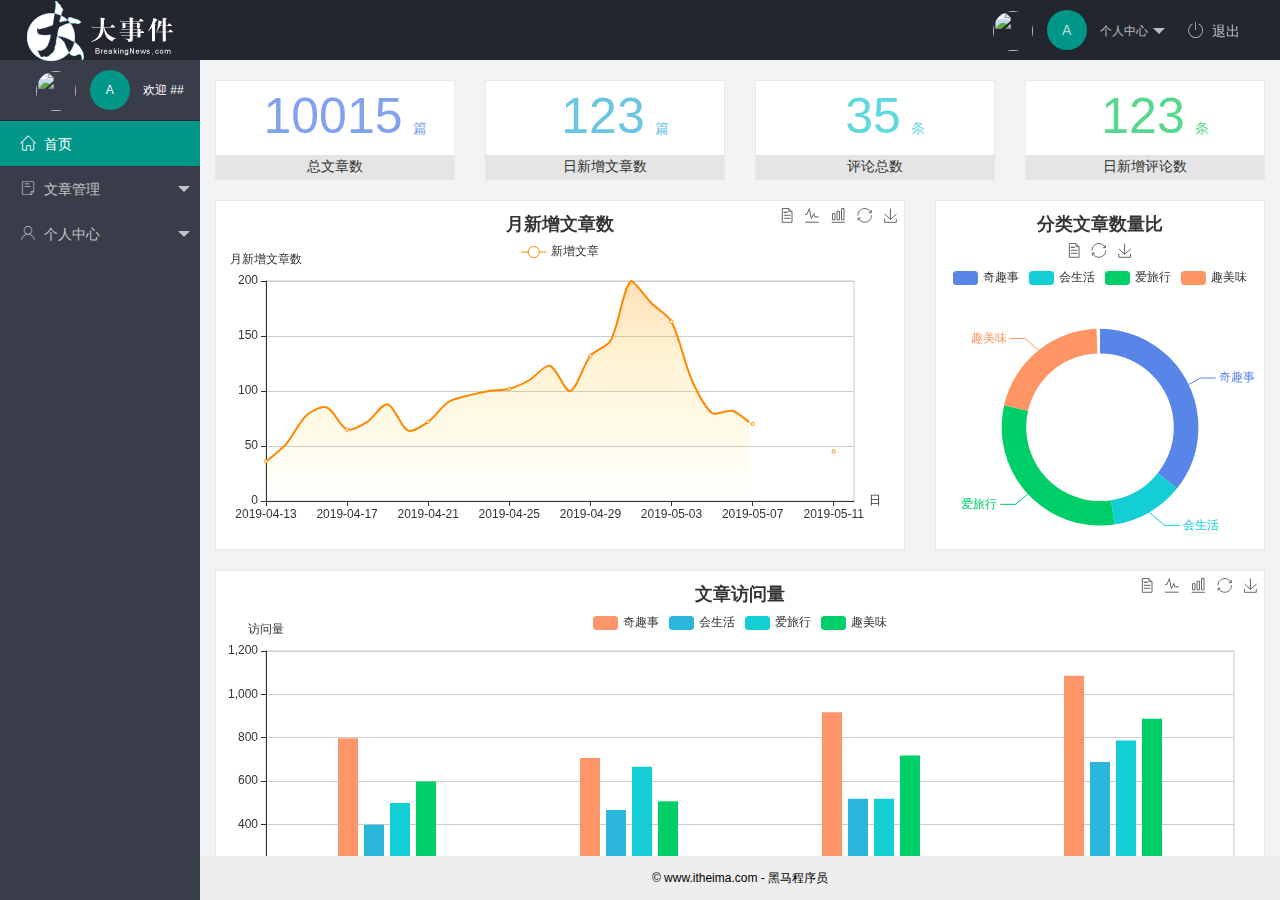
==== commit ad839ea1: "这是新修改的" ====
--- a/index.html
+++ b/index.html
@@ -7,7 +7,12 @@
     <title>后台主页</title>
     <!-- 引入layui 的样式表 -->
     <link rel="stylesheet" href="./assets/lib/layui/css/layui.css">
-</head>
+   
+   <!-- 导入字体图标样式表 -->
+   <link rel="stylesheet" href="/assets/fonts/iconfont.css">
+    <!-- 导入自己的css 样式 -->
+    <link rel="stylesheet" href="./assets/css/index.css">
+  </head>
 <body class="layui-layout-body">
     <div class="layui-layout layui-layout-admin">
       <div class="layui-header">
@@ -18,9 +23,10 @@
 
         <ul class="layui-nav layui-layout-right">
           <li class="layui-nav-item">
-            <a href="javascript:;">
+            <a href="javascript:;"  class="userinfo">
               <img src="http://t.cn/RCzsdCq" class="layui-nav-img">
-            个人中心
+           <span class="text-avater">A</span>
+              个人中心
             </a>
             <dl class="layui-nav-child">
               <dd><a href="">基本资料</a></dd>
@@ -28,48 +34,62 @@
               <dd><a href="">重置密码</a></dd>
             </dl>
           </li>
-          <li class="layui-nav-item"><a href="">退出</a></li>
+          <li class="layui-nav-item">
+      <a href="javascript:;"  id="btnLogout"><span class="iconfont icon-tuichu"></span>退出</a> </li>
         </ul>
       </div>
       
       <div class="layui-side layui-bg-black">
         <div class="layui-side-scroll">
+          <!-- 头像 -->
+          <div class="userinfo">
+              <img src="http://t.cn/RCzsdCq" class="layui-nav-img">
+              <span class="text-avater">A</span>
+              <span id="weclome">欢迎 ##</span>
+          </div>
           <!-- 左侧导航区域（可配合layui已有的垂直导航） -->
-          <ul class="layui-nav layui-nav-tree"  lay-filter="test">
-            <li class="layui-nav-item layui-nav-itemed">
-              <a class="" href="javascript:;">所有商品</a>
+          <ul class="layui-nav layui-nav-tree" lay-shrink="all" lay-filter="test">
+            <li class="layui-nav-item layui-this"><a href="/home/dashboard.html" target="fm"><span class="iconfont icon-home"></span>首页</a></li>
+            <li class="layui-nav-item">
+              <a class="" href="javascript:;"><span class="iconfont icon-16"></span>文章管理</a>
               <dl class="layui-nav-child">
-                <dd><a href="javascript:;">列表一</a></dd>
-                <dd><a href="javascript:;">列表二</a></dd>
-                <dd><a href="javascript:;">列表三</a></dd>
-                <dd><a href="">超链接</a></dd>
+                <dd><a href="javascript:;"><i class="layui-icon layui-icon-app"></i>   文章类别</a></dd>
+                <dd><a href="javascript:;"><i class="layui-icon layui-icon-app"></i>文章列表</a></dd>
+                <dd><a href="javascript:;"><i class="layui-icon layui-icon-app"></i>发布文章</a></dd>
+              
               </dl>
             </li>
             <li class="layui-nav-item">
-              <a href="javascript:;">解决方案</a>
+              <a href="javascript:;"><span class="iconfont icon-user"></span>个人中心</a>
               <dl class="layui-nav-child">
-                <dd><a href="javascript:;">列表一</a></dd>
-                <dd><a href="javascript:;">列表二</a></dd>
-                <dd><a href="">超链接</a></dd>
+                <dd><a href="javascript:;"><i class="layui-icon layui-icon-app"></i>基本资料</a></dd>
+                <dd><a href="javascript:;"><i class="layui-icon layui-icon-app"></i>更换头像</a></dd>
+                <dd><a href="javascript:;"><i class="layui-icon layui-icon-app"></i>重置密码</a></dd>
+               
               </dl>
             </li>
-            <li class="layui-nav-item"><a href="">云市场</a></li>
-            <li class="layui-nav-item"><a href="">发布商品</a></li>
+           
           </ul>
         </div>
       </div>
       
       <div class="layui-body">
         <!-- 内容主体区域 -->
-        <div style="padding: 15px;">内容主体区域</div>
+       <iframe name="fm" src="/home/dashboard.html" frameborder="0"></iframe>
       </div>
       
-      <div class="layui-footer">
+      <div class="layui-footer" id="footer-ceter">
         <!-- 底部固定区域 -->
-        © layui.com - 底部固定区域
+        © www.itheima.com - 黑马程序员
       </div>
     </div>
     <!-- 导入 layui 的js文件 -->
     <script src="./assets/lib/layui/layui.all.js"></script>
-    </body>
+    <!-- 导入jquery -->
+    <script src="/assets/lib/jquery.js"></script>
+    <!-- 导入自己封装的basApi js -->
+    <script src="/assets/js/baseAPI.js"></script>
+    <!-- 导入自己的 js 文件 -->
+    <script src="/assets/js/index.js"></script>
+  </body>
 </html>--- a/assets/fonts/iconfont.css
+++ b/assets/fonts/iconfont.css
@@ -0,0 +1,37 @@
+@font-face {font-family: "iconfont";
+  src: url('iconfont.eot?t=1576139966484'); /* IE9 */
+  src: url('iconfont.eot?t=1576139966484#iefix') format('embedded-opentype'), /* IE6-IE8 */
+  url('[data-uri]') format('woff2'),
+  url('iconfont.woff?t=1576139966484') format('woff'),
+  url('iconfont.ttf?t=1576139966484') format('truetype'), /* chrome, firefox, opera, Safari, Android, iOS 4.2+ */
+  url('iconfont.svg?t=1576139966484#iconfont') format('svg'); /* iOS 4.1- */
+}
+
+.iconfont {
+  font-family: "iconfont" !important;
+  font-size: 16px;
+  font-style: normal;
+  -webkit-font-smoothing: antialiased;
+  -moz-osx-font-smoothing: grayscale;
+}
+
+.icon-home:before {
+  content: "\e6a9";
+}
+
+.icon-user:before {
+  content: "\e614";
+}
+
+.icon-pinglun:before {
+  content: "\e616";
+}
+
+.icon-tuichu:before {
+  content: "\e865";
+}
+
+.icon-16:before {
+  content: "\e615";
+}
+
--- a/assets/css/index.css
+++ b/assets/css/index.css
@@ -0,0 +1,48 @@
+#footer-ceter{
+    text-align: center;
+    font-size: 12px;
+}
+.iconfont {
+    margin-right: 8px;
+}
+.layui-icon{
+    margin-right: 8px;
+    margin-left: 20px;
+}
+iframe{
+    width: 100%;
+    height: 100%;
+}
+.layui-body{
+    overflow: hidden;
+}
+/* 强制清楚a 链接的动画效果 */
+a{
+    transition: none !important;
+    
+}
+.userinfo{
+    height: 60px;
+    line-height: 60px;
+    text-align: center;
+    font-size: 12px;
+   user-select: none;
+}
+.layui-side-scroll .userinfo{
+    border-bottom: 1px solid #282b33;
+}
+.text-avater{
+    display: inline-block;
+    width: 40px;
+    height: 40px;
+    background-color: #009688;
+    text-align: center;
+    line-height: 40px;
+    border-radius: 50%;
+    margin-right: 10px;
+}
+.layui-nav-img{
+    width: 40px;
+    height: 40px;
+}
+
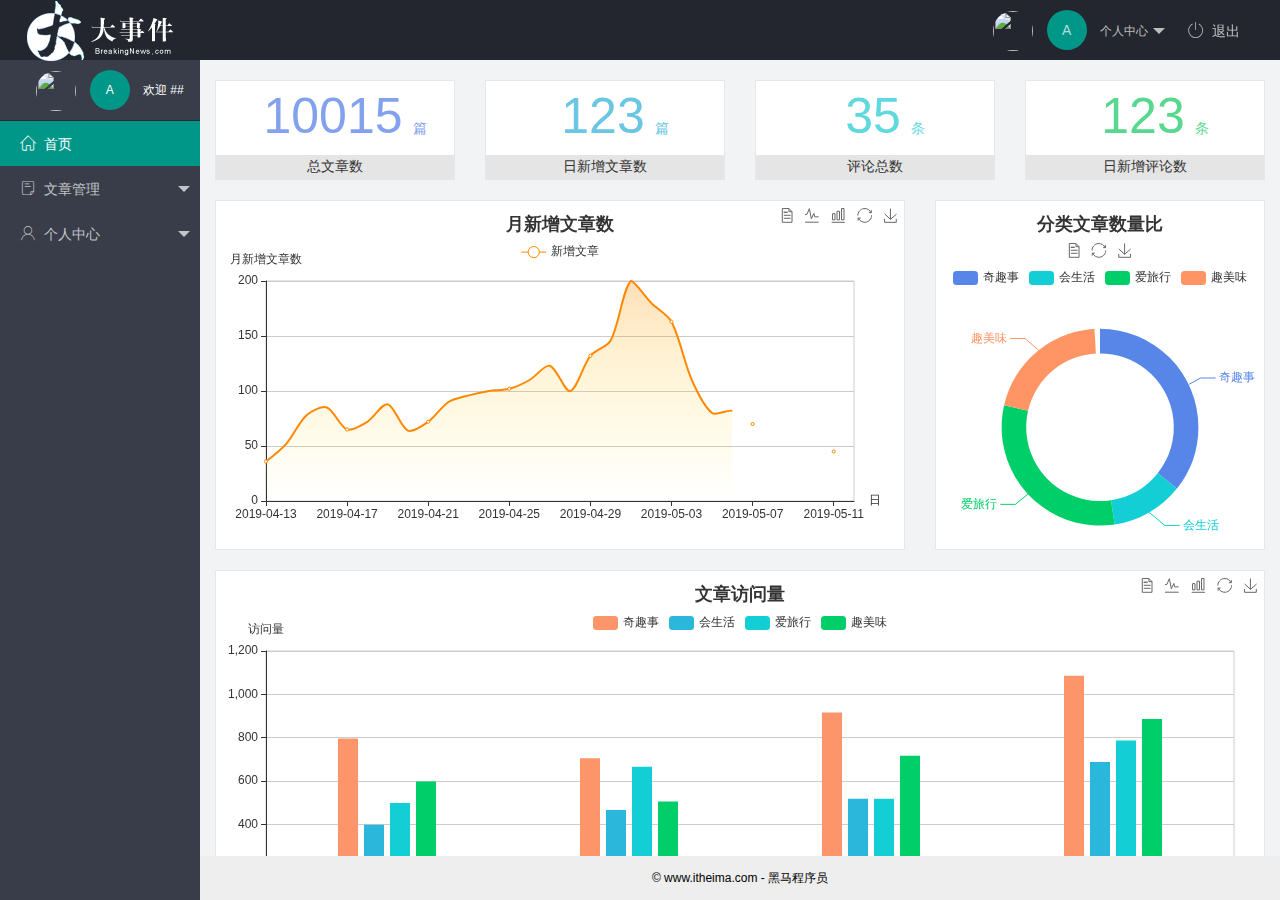
==== commit c9c82c86: "完成个人中心功能得开发" ====
--- a/index.html
+++ b/index.html
@@ -29,9 +29,9 @@
               个人中心
             </a>
             <dl class="layui-nav-child">
-              <dd><a href="">基本资料</a></dd>
-              <dd><a href="">更换头像</a></dd>
-              <dd><a href="">重置密码</a></dd>
+              <dd><a href="/user/user_info.html" target="fm" >基本资料</a></dd>
+              <dd><a href="/user/user_avatar.html" target="fm">更换头像</a></dd>
+              <dd><a href="/user/user_pwd.html" target="fm">重置密码</a></dd>
             </dl>
           </li>
           <li class="layui-nav-item">
@@ -53,7 +53,7 @@
             <li class="layui-nav-item">
               <a class="" href="javascript:;"><span class="iconfont icon-16"></span>文章管理</a>
               <dl class="layui-nav-child">
-                <dd><a href="javascript:;"><i class="layui-icon layui-icon-app"></i>   文章类别</a></dd>
+                <dd><a href="javascript:;"><i class="layui-icon layui-icon-app"></i>文章类别</a></dd>
                 <dd><a href="javascript:;"><i class="layui-icon layui-icon-app"></i>文章列表</a></dd>
                 <dd><a href="javascript:;"><i class="layui-icon layui-icon-app"></i>发布文章</a></dd>
               
@@ -62,9 +62,9 @@
             <li class="layui-nav-item">
               <a href="javascript:;"><span class="iconfont icon-user"></span>个人中心</a>
               <dl class="layui-nav-child">
-                <dd><a href="javascript:;"><i class="layui-icon layui-icon-app"></i>基本资料</a></dd>
-                <dd><a href="javascript:;"><i class="layui-icon layui-icon-app"></i>更换头像</a></dd>
-                <dd><a href="javascript:;"><i class="layui-icon layui-icon-app"></i>重置密码</a></dd>
+                <dd><a href="/user/user_info.html" target="fm"><i class="layui-icon layui-icon-app"></i>基本资料</a></dd>
+                <dd><a href="/user/user_avatar.html" target="fm"><i class="layui-icon layui-icon-app"></i>更换头像</a></dd>
+                <dd><a href="/user/user_pwd.html" target="fm"><i class="layui-icon layui-icon-app"></i>重置密码</a></dd>
                
               </dl>
             </li>
